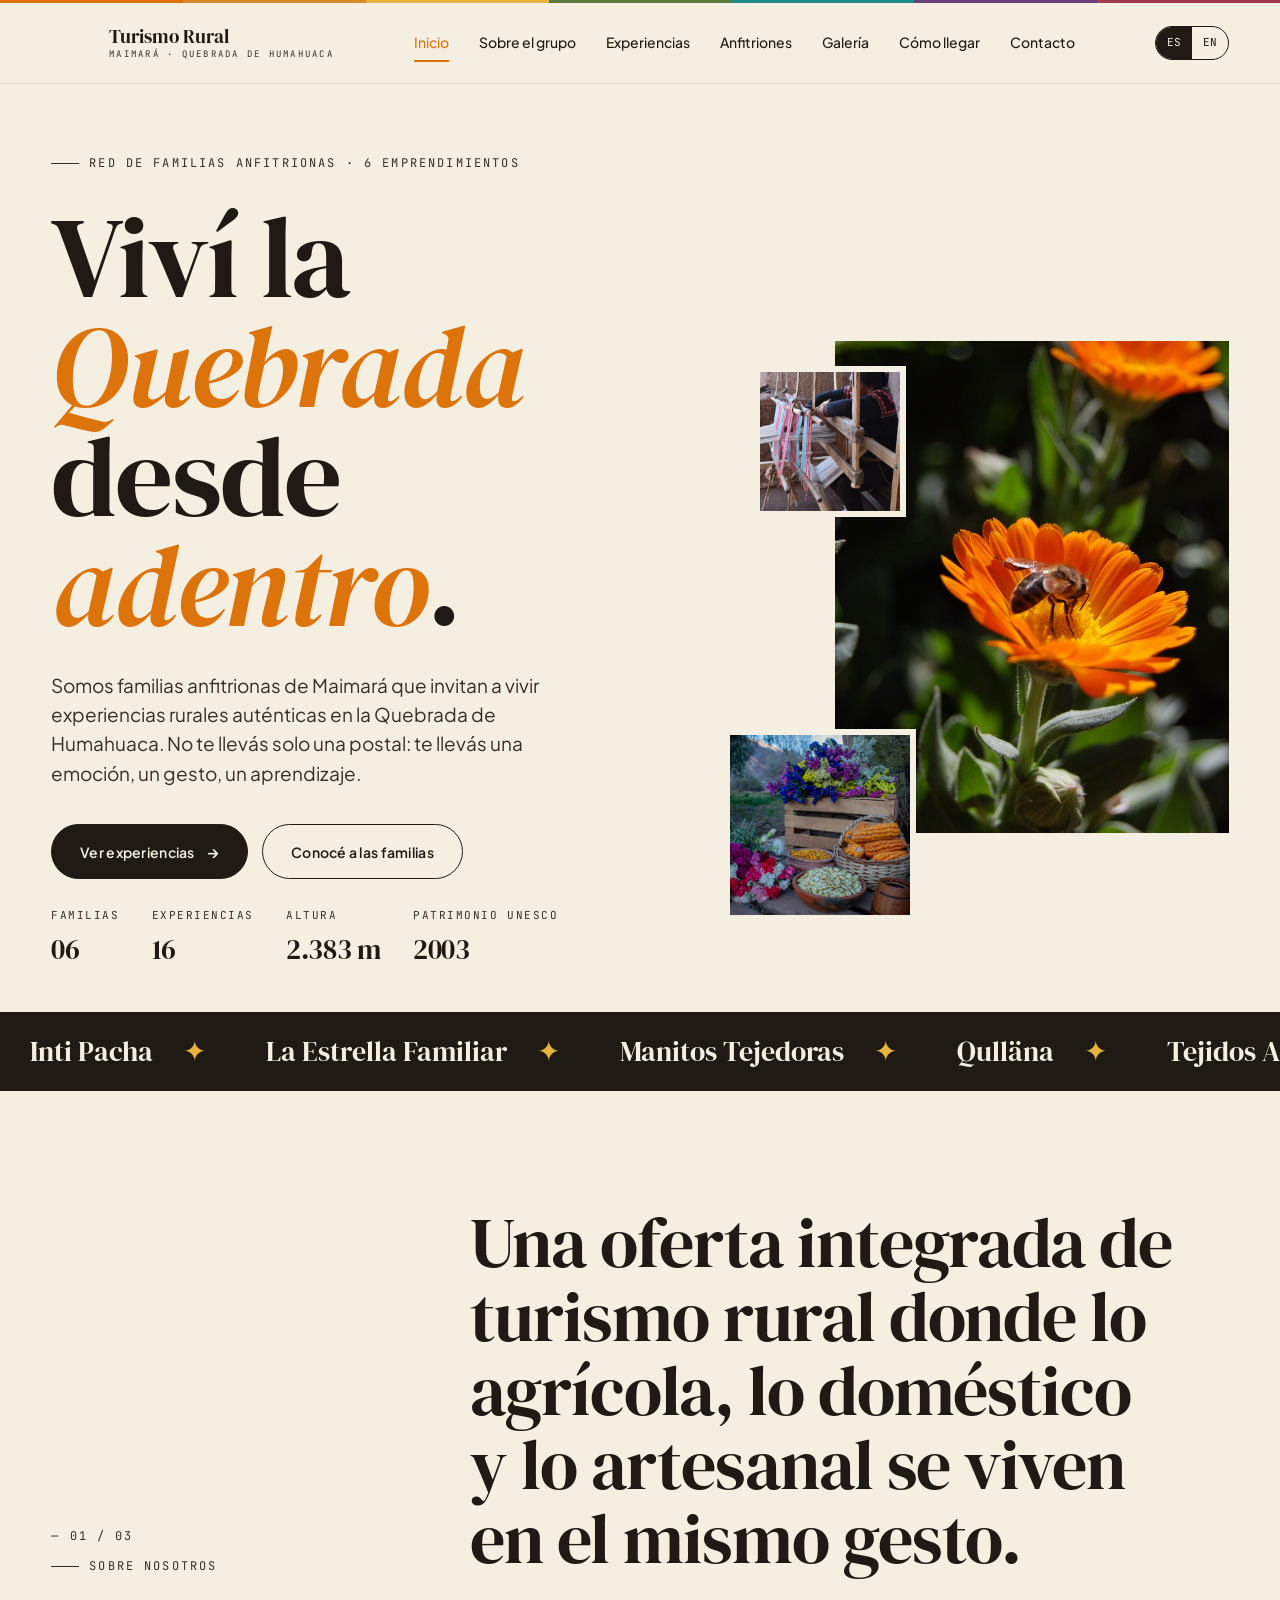
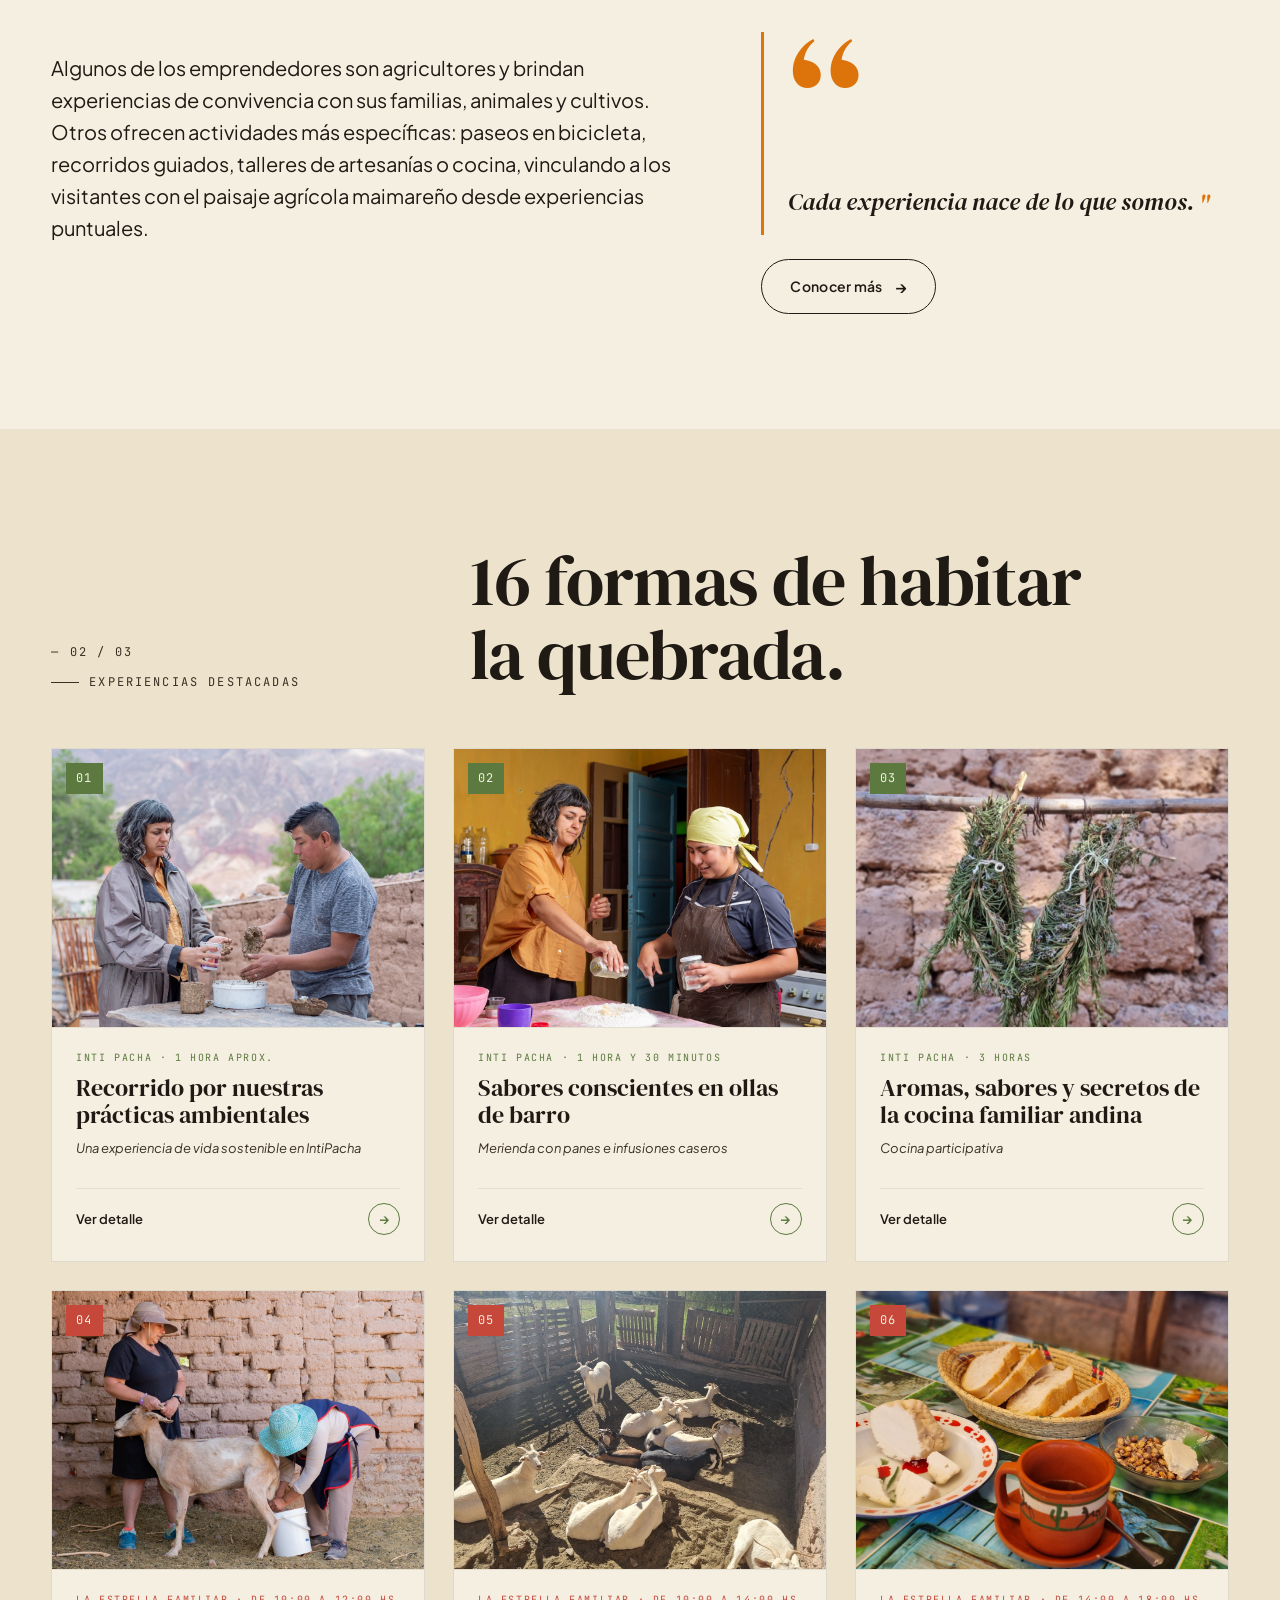
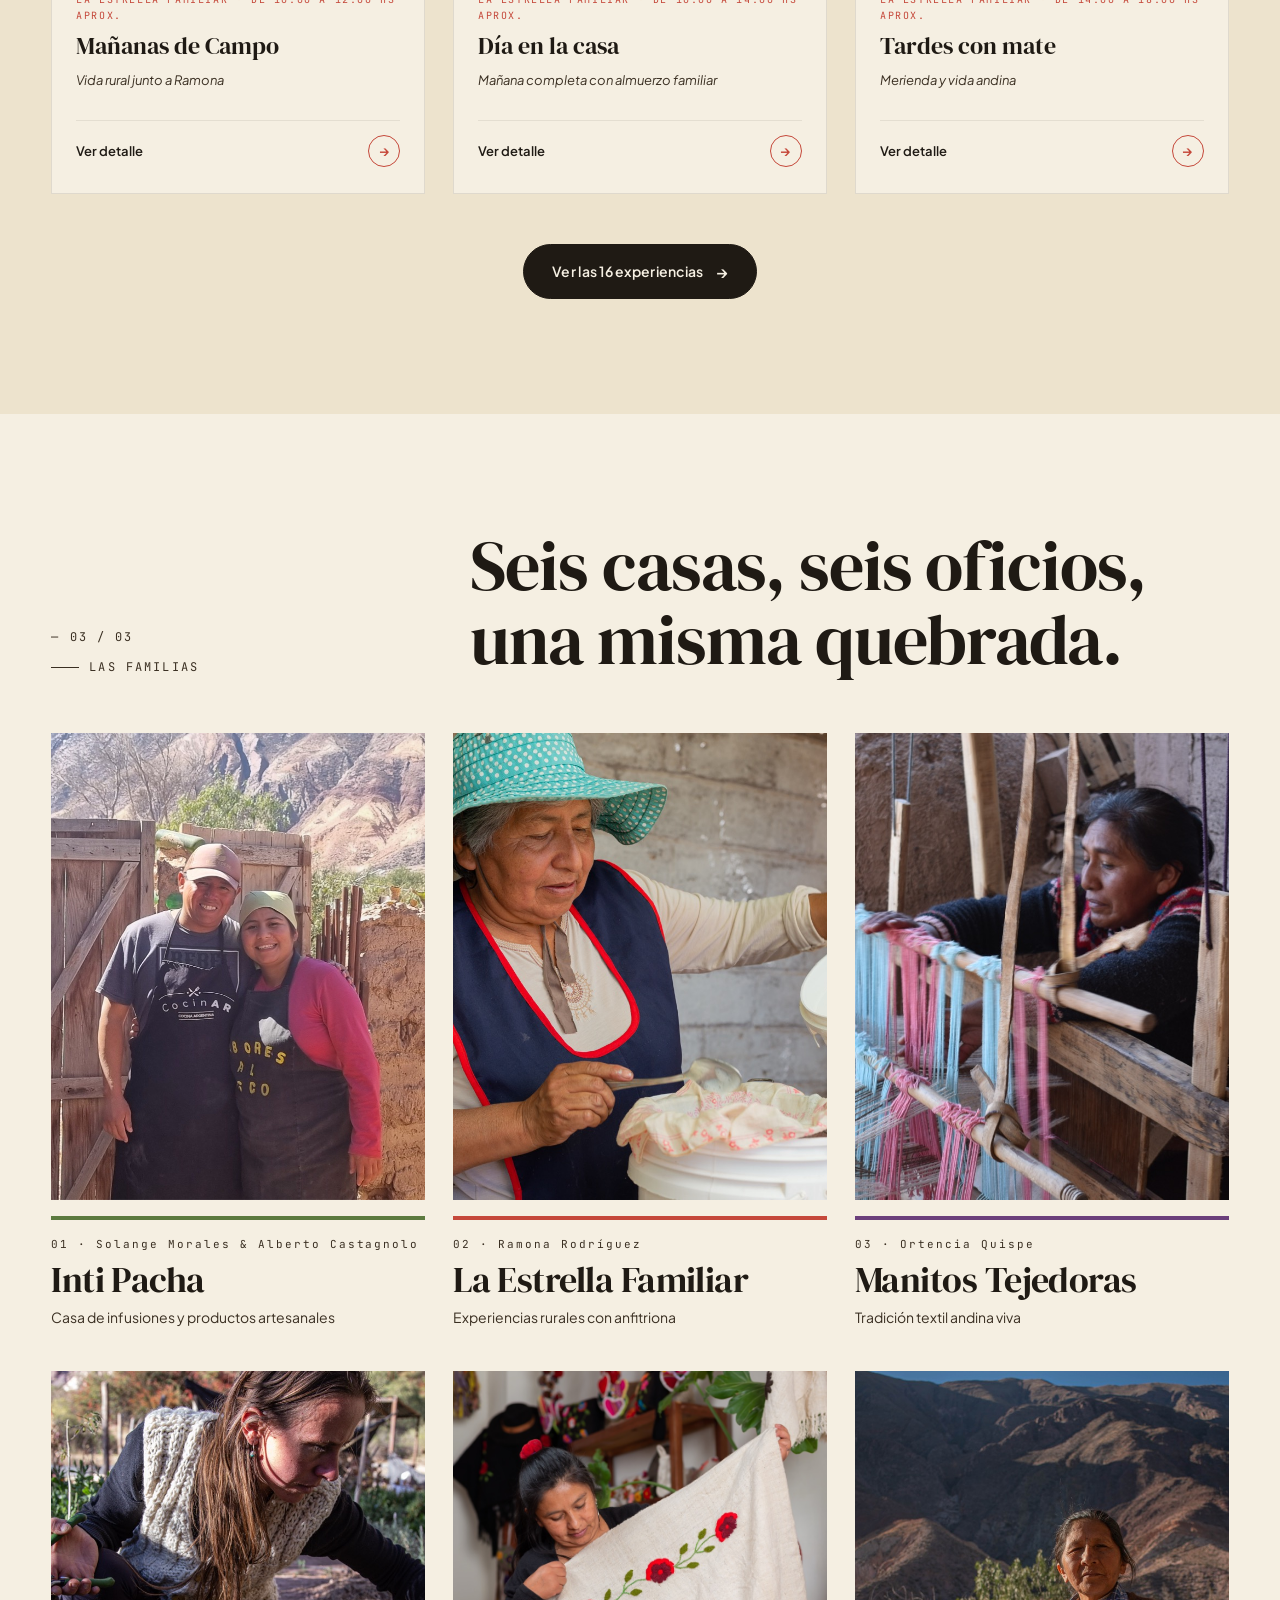
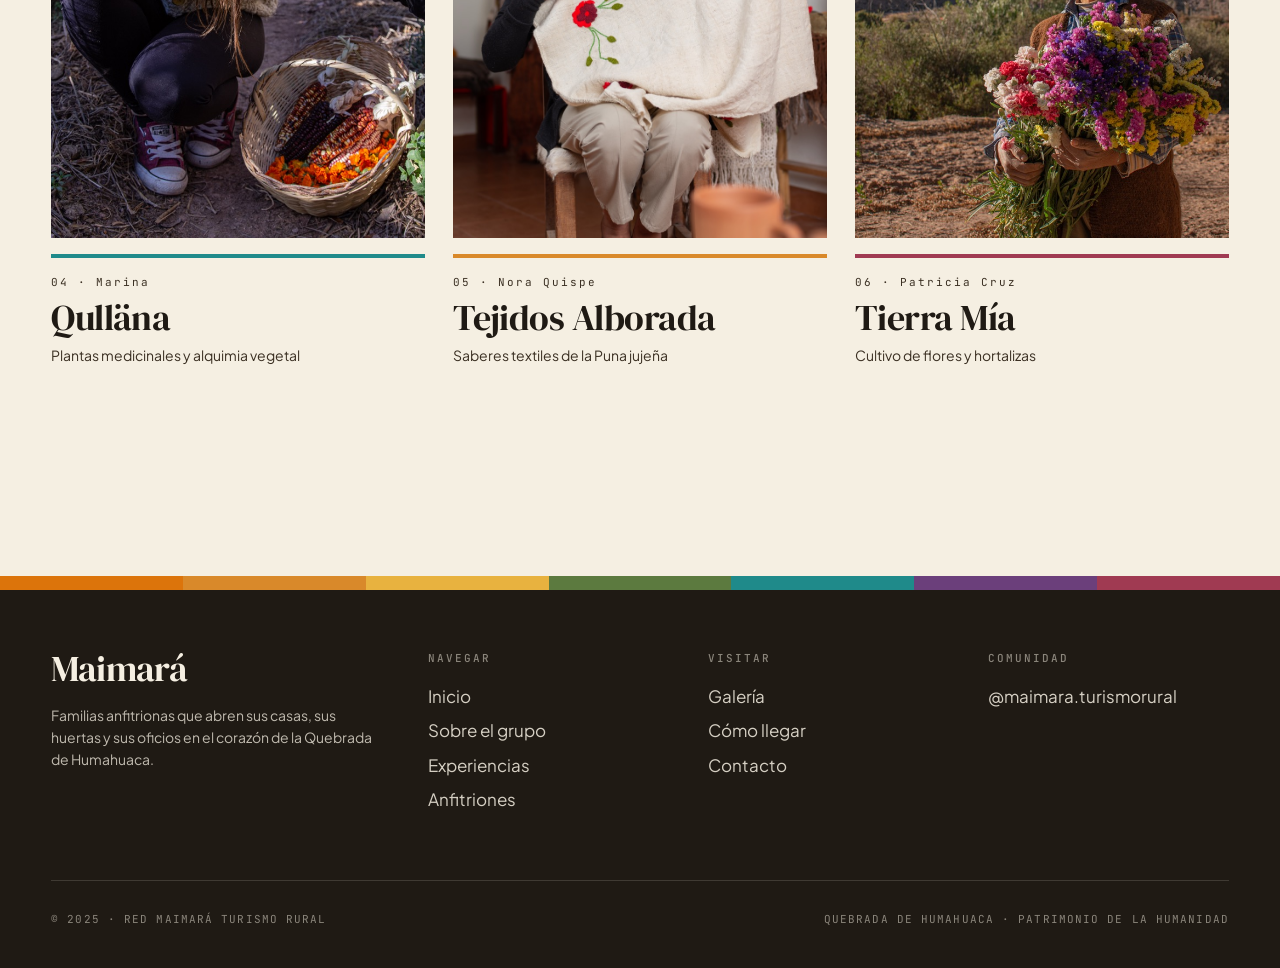
==== index.html @ 95a35513 "seo: rename to index.html and enrich <head> with meta tags, OG, hreflang Co-Authored-By: Claude Sonn" ====
<!DOCTYPE html>
<html lang="es">
<head>
<meta charset="UTF-8">
<meta name="viewport" content="width=device-width, initial-scale=1.0">

<!-- SEO básico -->
<title>Turismo Rural Maimará · Experiencias en la Quebrada de Humahuaca</title>
<meta name="description" content="Familias de Maimará, Jujuy, con experiencias rurales auténticas: cocina andina, tejidos ancestrales, plantas medicinales y vida de campo en la Quebrada de Humahuaca.">
<link rel="canonical" href="https://turismoruralmaimara.com.ar/"> <!-- nosemgrep -->

<!-- Open Graph -->
<meta property="og:type" content="website">
<meta property="og:site_name" content="Turismo Rural Maimará">
<meta property="og:title" content="Turismo Rural Maimará · Quebrada de Humahuaca">
<meta property="og:description" content="Viví la Quebrada desde adentro. 6 emprendimientos familiares con experiencias rurales auténticas en Maimará, Jujuy.">
<meta property="og:url" content="https://turismoruralmaimara.com.ar/">
<meta property="og:image" content="https://turismoruralmaimara.com.ar/images/maices.jpeg">
<meta property="og:locale" content="es_AR">
<meta property="og:locale:alternate" content="en_US">

<!-- Twitter Card -->
<meta name="twitter:card" content="summary_large_image">
<meta name="twitter:title" content="Turismo Rural Maimará · Quebrada de Humahuaca">
<meta name="twitter:description" content="Viví la Quebrada desde adentro. 6 emprendimientos familiares con experiencias rurales auténticas en Maimará, Jujuy.">
<meta name="twitter:image" content="https://turismoruralmaimara.com.ar/images/maices.jpeg">

<!-- hreflang ES/EN -->
<link rel="alternate" hreflang="es-AR" href="https://turismoruralmaimara.com.ar/"> <!-- nosemgrep -->
<link rel="alternate" hreflang="en" href="https://turismoruralmaimara.com.ar/?lang=en"> <!-- nosemgrep -->
<link rel="alternate" hreflang="x-default" href="https://turismoruralmaimara.com.ar/"> <!-- nosemgrep -->

<!-- Favicon -->
<link rel="icon" type="image/svg+xml" href="/favicon.svg">
<link rel="icon" type="image/x-icon" href="/favicon.ico">
<link rel="apple-touch-icon" sizes="180x180" href="/favicon.svg">
<link rel="manifest" href="/site.webmanifest">
<meta name="theme-color" content="#C5483A">

<!-- Performance -->
<link rel="dns-prefetch" href="//fonts.googleapis.com">
<link rel="dns-prefetch" href="//fonts.gstatic.com">
<link rel="preconnect" href="https://fonts.googleapis.com">
<link rel="preconnect" href="https://fonts.gstatic.com" crossorigin>
<link rel="preload" as="script" href="data.js">

<!-- Fuentes -->
<link href="https://fonts.googleapis.com/css2?family=DM+Serif+Display:ital@0;1&family=Plus+Jakarta+Sans:wght@400;500;600;700&family=JetBrains+Mono:wght@400;500&display=swap" rel="stylesheet">

<!-- Estilos -->
<link rel="stylesheet" href="styles.css">

<!-- SEO: Datos estructurados JSON-LD -->
<script src="js/seo.js"></script>
</head>
<body>
<div id="app"></div>

<script src="data.js"></script>
<script src="js/app.js"></script>
<script src="js/components.js"></script>
<script src="js/page-home.js"></script>
<script src="js/page-about.js"></script>
<script src="js/page-experiences.js"></script>
<script src="js/page-hosts.js"></script>
<script src="js/page-other.js"></script>
</body>
</html>
---- styles.css ----
/* === TURISMO RURAL MAIMARÁ — Sistema visual === */

:root {
  /* Paleta andina vibrante - Cerro de los Siete Colores */
  --c-terracota: #dc740b;
  --c-ocre: #D9892A;
  --c-cardon: #5C7A3F;
  --c-turquesa: #1F8A8A;
  --c-violeta: #6B3F7B;
  --c-arcilla: #E8DDC8;
  --c-papel: #F5EFE2;
  --c-papel-2: #EDE3CD;
  --c-tinta: #1F1A14;
  --c-tinta-soft: #3A2F22;
  --c-rosa-puna: #A03A52;
  --c-amarillo: #E8B23F;

  --font-display: "DM Serif Display", "Cormorant Garamond", Georgia, serif;
  --font-body: "Plus Jakarta Sans", -apple-system, BlinkMacSystemFont, "Segoe UI", sans-serif;
  --font-mono: "JetBrains Mono", ui-monospace, "SF Mono", Menlo, monospace;

  --maxw: 1340px;
  --gutter: clamp(20px, 4vw, 56px);
}

* { box-sizing: border-box; }
html, body { margin: 0; padding: 0; }
body {
  font-family: var(--font-body);
  background: var(--c-papel);
  color: var(--c-tinta);
  font-size: 17px;
  line-height: 1.55;
  -webkit-font-smoothing: antialiased;
  text-rendering: optimizeLegibility;
}

a { color: inherit; text-decoration: none; }
img { max-width: 100%; display: block; }

.container {
  max-width: var(--maxw);
  margin: 0 auto;
  padding: 0 var(--gutter);
}

/* ===== Tipografía ===== */
.serif { font-family: var(--font-display); font-weight: 400; letter-spacing: -0.01em; }
.mono { font-family: var(--font-mono); }
.uppercase { text-transform: uppercase; letter-spacing: 0.14em; }

h1, h2, h3 { font-family: var(--font-display); font-weight: 400; letter-spacing: -0.015em; line-height: 1.05; margin: 0; text-wrap: balance; }
h1 { font-size: clamp(48px, 8vw, 116px); }
h2 { font-size: clamp(36px, 5.5vw, 72px); }
h3 { font-size: clamp(24px, 3vw, 36px); }

.eyebrow {
  font-family: var(--font-mono);
  font-size: 12px;
  text-transform: uppercase;
  letter-spacing: 0.18em;
  color: var(--c-tinta-soft);
  display: inline-flex;
  align-items: center;
  gap: 10px;
}
.eyebrow::before {
  content: "";
  display: inline-block;
  width: 28px; height: 1px;
  background: currentColor;
}

/* ===== Aguayo - barras de color andinas ===== */
.aguayo {
  display: flex;
  height: 6px;
  width: 100%;
}
.aguayo span { flex: 1; }
.aguayo span:nth-child(1) { background: var(--c-terracota); }
.aguayo span:nth-child(2) { background: var(--c-ocre); }
.aguayo span:nth-child(3) { background: var(--c-amarillo); }
.aguayo span:nth-child(4) { background: var(--c-cardon); }
.aguayo span:nth-child(5) { background: var(--c-turquesa); }
.aguayo span:nth-child(6) { background: var(--c-violeta); }
.aguayo span:nth-child(7) { background: var(--c-rosa-puna); }

.aguayo-thin { height: 3px; }
.aguayo-thick { height: 14px; }

/* ===== Header / nav ===== */
.site-header {
  position: sticky;
  top: 0;
  z-index: 100;
  background: var(--c-papel);
  border-bottom: 1px solid rgba(31, 26, 20, 0.08);
  backdrop-filter: blur(8px);
  background: rgba(245, 239, 226, 0.92);
}
.nav-inner {
  display: flex;
  align-items: center;
  justify-content: space-between;
  padding: 18px var(--gutter);
  max-width: var(--maxw);
  margin: 0 auto;
  gap: 24px;
}
.logo {
  display: flex;
  align-items: center;
  gap: 14px;
  cursor: pointer;
}
.logo-mark {
  width: 44px; height: 44px;
  position: relative;
  flex-shrink: 0;
}
.logo-text {
  font-family: var(--font-display);
  font-size: 19px;
  line-height: 1;
}
.logo-text small {
  display: block;
  font-family: var(--font-mono);
  font-size: 9px;
  letter-spacing: 0.25em;
  text-transform: uppercase;
  margin-top: 4px;
  color: var(--c-tinta-soft);
}

.nav-links {
  display: flex;
  gap: 30px;
  align-items: center;
  font-size: 14px;
  font-weight: 500;
}
.nav-links a {
  position: relative;
  padding: 6px 0;
  cursor: pointer;
  transition: color 0.2s;
}
.nav-links a.active::after,
.nav-links a:hover::after {
  content: "";
  position: absolute;
  left: 0; right: 0;
  bottom: -2px;
  height: 2px;
  background: var(--c-terracota);
}
.nav-links a.active { color: var(--c-terracota); }

.lang-toggle {
  display: inline-flex;
  border: 1px solid var(--c-tinta);
  border-radius: 999px;
  overflow: hidden;
  font-family: var(--font-mono);
  font-size: 11px;
  letter-spacing: 0.14em;
}
.lang-toggle button {
  background: none;
  border: none;
  padding: 7px 11px;
  cursor: pointer;
  font: inherit;
  color: var(--c-tinta);
  text-transform: uppercase;
}
.lang-toggle button.active {
  background: var(--c-tinta);
  color: var(--c-papel);
}

.menu-btn {
  display: none;
  background: none;
  border: 1px solid var(--c-tinta);
  border-radius: 999px;
  padding: 8px 14px;
  font: inherit;
  cursor: pointer;
  font-size: 13px;
}

@media (max-width: 980px) {
  .nav-links { display: none; }
  .nav-links.open {
    display: flex;
    position: absolute;
    top: 100%; left: 0; right: 0;
    background: var(--c-papel);
    flex-direction: column;
    padding: 20px var(--gutter);
    border-bottom: 1px solid rgba(31, 26, 20, 0.08);
    gap: 18px;
  }
  .menu-btn { display: inline-block; }
}

/* ===== Buttons ===== */
.btn {
  display: inline-flex;
  align-items: center;
  gap: 12px;
  padding: 16px 28px;
  border-radius: 999px;
  border: 1px solid var(--c-tinta);
  background: var(--c-tinta);
  color: var(--c-papel);
  font-family: var(--font-body);
  font-weight: 600;
  font-size: 14px;
  letter-spacing: 0.02em;
  cursor: pointer;
  transition: transform 0.2s, background 0.2s;
}
.btn:hover { transform: translateY(-2px); background: var(--c-terracota); border-color: var(--c-terracota); }
.btn-ghost { background: transparent; color: var(--c-tinta); }
.btn-ghost:hover { background: var(--c-tinta); color: var(--c-papel); }

.btn-arrow::after {
  content: "→";
  font-size: 16px;
  transition: transform 0.2s;
}
.btn-arrow:hover::after { transform: translateX(4px); }

/* ===== Placeholders de imagen ===== */
.placeholder {
  position: relative;
  background: var(--c-papel-2);
  overflow: hidden;
  display: flex;
  align-items: flex-end;
  justify-content: flex-start;
}
.placeholder::before {
  content: "";
  position: absolute;
  inset: 0;
  background-image: repeating-linear-gradient(
    135deg,
    transparent 0,
    transparent 11px,
    rgba(31, 26, 20, 0.05) 11px,
    rgba(31, 26, 20, 0.05) 12px
  );
}
.placeholder-label {
  position: relative;
  font-family: var(--font-mono);
  font-size: 11px;
  letter-spacing: 0.1em;
  text-transform: uppercase;
  color: var(--c-tinta);
  background: var(--c-papel);
  padding: 6px 10px;
  margin: 14px;
  border: 1px solid var(--c-tinta);
}
.placeholder.tone-terracota { background: rgba(197, 72, 58, 0.18); }
.placeholder.tone-cardon { background: rgba(92, 122, 63, 0.18); }
.placeholder.tone-ocre { background: rgba(217, 137, 42, 0.20); }
.placeholder.tone-turquesa { background: rgba(31, 138, 138, 0.18); }
.placeholder.tone-violeta { background: rgba(107, 63, 123, 0.18); }
.placeholder.tone-rosa { background: rgba(160, 58, 82, 0.18); }

/* ===== Reveal animations ===== */
.reveal {
  opacity: 0;
  transform: translateY(28px);
  transition: opacity 0.9s cubic-bezier(0.2, 0.8, 0.2, 1), transform 0.9s cubic-bezier(0.2, 0.8, 0.2, 1);
}
.reveal.in {
  opacity: 1;
  transform: translateY(0);
}
/* Para elementos de dimensión fija (gallery tiles, placeholders):
   solo fade, sin translateY que rompe el layout del grid */
.reveal-fade {
  opacity: 0;
  transition: opacity 0.7s cubic-bezier(0.2, 0.8, 0.2, 1);
}
.reveal-fade.in { opacity: 1; }

.reveal-clip {
  clip-path: inset(0 100% 0 0);
  transition: clip-path 1.1s cubic-bezier(0.7, 0, 0.2, 1);
}
.reveal-clip.in { clip-path: inset(0 0 0 0); }

/* ===== Hero ===== */
.hero {
  padding: 60px 0 40px;
  position: relative;
  overflow: hidden;
}
.hero-grid {
  display: grid;
  grid-template-columns: 1.1fr 0.9fr;
  gap: 56px;
  align-items: end;
}
@media (max-width: 900px) { .hero-grid { grid-template-columns: 1fr; gap: 32px; } }
.hero-title {
  font-size: clamp(56px, 9vw, 140px);
  line-height: 0.95;
}
.hero-title em {
  font-style: italic;
  color: var(--c-terracota);
}
.hero-meta {
  display: flex;
  gap: 32px;
  margin-top: 28px;
  flex-wrap: wrap;
  font-family: var(--font-mono);
  font-size: 11px;
  letter-spacing: 0.14em;
  text-transform: uppercase;
  color: var(--c-tinta-soft);
}
.hero-meta span strong {
  display: block;
  font-family: var(--font-display);
  font-size: 28px;
  color: var(--c-tinta);
  letter-spacing: -0.01em;
  text-transform: none;
  margin-top: 4px;
  font-weight: 400;
}

.hero-image {
  aspect-ratio: 4/5;
  border-radius: 4px;
  overflow: hidden;
}

/* Hero collage (3 imágenes superpuestas en hero) */
.hero-collage {
  position: relative;
  aspect-ratio: 4/5;
}
.hero-collage .hc-main {
  width: 78%;
  margin-left: auto;
  aspect-ratio: 4/5 !important;
}
.hero-collage .hc-sm1 {
  position: absolute;
  bottom: 8%;
  left: 0;
  width: 38%;
  aspect-ratio: 1/1 !important;
  border: 6px solid var(--c-papel);
}
.hero-collage .hc-sm2 {
  position: absolute;
  top: 4%;
  left: 6%;
  width: 30%;
  aspect-ratio: 1/1 !important;
  border: 6px solid var(--c-papel);
}
@media (max-width: 700px) {
  .hero-collage .hc-sm1 { width: 42%; }
  .hero-collage .hc-sm2 { width: 34%; }
}

/* ===== Section ===== */
.section {
  padding: clamp(64px, 9vw, 140px) 0;
}
.section-header {
  display: grid;
  grid-template-columns: 1fr 2fr;
  gap: 40px;
  margin-bottom: 56px;
  align-items: end;
}
@media (max-width: 800px) {
  .section-header { grid-template-columns: 1fr; }
}

.section-num {
  font-family: var(--font-mono);
  font-size: 12px;
  letter-spacing: 0.18em;
  color: var(--c-tinta-soft);
}

/* ===== Cards ===== */
.exp-card {
  display: flex;
  flex-direction: column;
  gap: 18px;
  padding: 24px 0;
  border-top: 1px solid rgba(31, 26, 20, 0.15);
  cursor: pointer;
  transition: padding 0.3s;
}
.exp-card:hover { padding-left: 18px; }
.exp-card-row {
  display: grid;
  grid-template-columns: 60px 2fr 1.5fr 100px 60px;
  gap: 20px;
  align-items: center;
}
@media (max-width: 900px) {
  .exp-card-row {
    grid-template-columns: 50px 1fr 60px;
  }
  .exp-card-row .col-host,
  .exp-card-row .col-dur { display: none; }
}
.exp-card-num {
  font-family: var(--font-mono);
  font-size: 12px;
  color: var(--c-tinta-soft);
}
.exp-card-title {
  font-family: var(--font-display);
  font-size: clamp(22px, 2.5vw, 30px);
  line-height: 1.1;
}
.exp-card-sub {
  font-size: 13px;
  color: var(--c-tinta-soft);
  margin-top: 4px;
}
.exp-card-host {
  font-family: var(--font-mono);
  font-size: 11px;
  text-transform: uppercase;
  letter-spacing: 0.12em;
}
.exp-card-dur {
  font-family: var(--font-mono);
  font-size: 12px;
}
.exp-card-arrow {
  width: 36px; height: 36px;
  border-radius: 999px;
  border: 1px solid var(--c-tinta);
  display: flex;
  align-items: center;
  justify-content: center;
  font-size: 14px;
  transition: background 0.2s, color 0.2s, transform 0.2s;
  justify-self: end;
}
.exp-card:hover .exp-card-arrow {
  background: var(--c-tinta);
  color: var(--c-papel);
  transform: rotate(-45deg);
}

/* ===== Exp grid (cards con imagen) ===== */
.exp-grid {
  display: grid;
  grid-template-columns: repeat(3, 1fr);
  gap: 28px;
}
@media (max-width: 1000px) { .exp-grid { grid-template-columns: repeat(2, 1fr); } }
@media (max-width: 640px) { .exp-grid { grid-template-columns: 1fr; } }
.exp-card-v {
  background: var(--c-papel);
  border: 1px solid rgba(31,26,20,0.1);
  cursor: pointer;
  transition: transform 0.3s, box-shadow 0.3s;
  display: flex;
  flex-direction: column;
}
.exp-card-v:hover { transform: translateY(-4px); box-shadow: 0 18px 40px rgba(31,26,20,0.12); }
.exp-card-img {
  aspect-ratio: 4/3;
  position: relative;
  border-bottom: 1px solid rgba(31,26,20,0.08);
}
.exp-card-num-tag {
  position: absolute;
  top: 14px; left: 14px;
  background: var(--c-tinta);
  color: var(--c-papel);
  font-family: var(--font-mono);
  font-size: 12px;
  letter-spacing: 0.1em;
  padding: 6px 10px;
}
.exp-card-body { padding: 22px 24px 26px; display: flex; flex-direction: column; gap: 6px; flex: 1; }
.exp-card-host-tag {
  font-family: var(--font-mono);
  font-size: 10px;
  letter-spacing: 0.16em;
  text-transform: uppercase;
  margin-bottom: 4px;
}
.exp-card-v .exp-card-title {
  font-family: var(--font-display);
  font-size: 24px;
  line-height: 1.1;
}
.exp-card-v .exp-card-sub {
  font-size: 13px;
  color: var(--c-tinta-soft);
  margin-bottom: 10px;
  font-style: italic;
}
.exp-card-meta {
  display: flex;
  gap: 14px;
  font-family: var(--font-mono);
  font-size: 11px;
  letter-spacing: 0.06em;
  color: var(--c-tinta-soft);
  margin-top: auto;
  padding-top: 14px;
}
.exp-card-cta {
  display: flex;
  align-items: center;
  justify-content: space-between;
  margin-top: 14px;
  padding-top: 14px;
  border-top: 1px solid rgba(31,26,20,0.08);
  font-size: 13px;
  font-weight: 600;
}
.exp-card-cta .exp-card-arrow {
  width: 32px; height: 32px;
  border-radius: 999px;
  border: 1px solid;
  display: flex; align-items: center; justify-content: center;
  transition: transform 0.2s;
}
.exp-card-v:hover .exp-card-cta .exp-card-arrow { transform: translateX(4px); }

/* Home host card */
.home-host-card { cursor: pointer; transition: transform 0.3s; }
.home-host-card:hover { transform: translateY(-4px); }

/* ===== Filters ===== */
.filters {
  display: flex;
  gap: 10px;
  flex-wrap: wrap;
  margin-bottom: 40px;
}
.filter-pill {
  font-family: var(--font-mono);
  font-size: 11px;
  letter-spacing: 0.12em;
  text-transform: uppercase;
  padding: 9px 18px;
  border-radius: 999px;
  border: 1px solid rgba(31, 26, 20, 0.25);
  background: transparent;
  cursor: pointer;
  transition: all 0.2s;
  color: var(--c-tinta);
}
.filter-pill:hover { border-color: var(--c-tinta); }
.filter-pill.active {
  background: var(--c-tinta);
  color: var(--c-papel);
  border-color: var(--c-tinta);
}

/* ===== Footer ===== */
.site-footer {
  background: var(--c-tinta);
  color: var(--c-papel);
  padding: 0 0 40px;
  margin-top: 80px;
}
.site-footer h3 { color: var(--c-papel); }
.footer-grid {
  display: grid;
  grid-template-columns: 1.4fr 1fr 1fr 1fr;
  gap: 40px;
  margin-bottom: 60px;
}
@media (max-width: 800px) { .footer-grid { grid-template-columns: 1fr 1fr; gap: 32px; } }
.footer-col h4 {
  font-family: var(--font-mono);
  font-size: 11px;
  letter-spacing: 0.18em;
  text-transform: uppercase;
  margin: 0 0 16px;
  color: rgba(245, 239, 226, 0.5);
  font-weight: 500;
}
.footer-col a { display: block; margin: 8px 0; opacity: 0.85; transition: opacity 0.2s; }
.footer-col a:hover { opacity: 1; color: var(--c-amarillo); }
.footer-bottom {
  border-top: 1px solid rgba(245, 239, 226, 0.15);
  padding-top: 30px;
  display: flex;
  justify-content: space-between;
  font-family: var(--font-mono);
  font-size: 11px;
  letter-spacing: 0.1em;
  text-transform: uppercase;
  color: rgba(245, 239, 226, 0.5);
  flex-wrap: wrap;
  gap: 16px;
}

/* ===== Forms ===== */
.form-grid {
  display: grid;
  grid-template-columns: 1fr 1fr;
  gap: 22px;
}
@media (max-width: 700px) { .form-grid { grid-template-columns: 1fr; } }
.field { display: flex; flex-direction: column; gap: 8px; }
.field label {
  font-family: var(--font-mono);
  font-size: 11px;
  letter-spacing: 0.14em;
  text-transform: uppercase;
  color: var(--c-tinta-soft);
}
.field input, .field textarea, .field select {
  font: inherit;
  padding: 14px 16px;
  border: 1px solid rgba(31, 26, 20, 0.2);
  background: var(--c-papel-2);
  border-radius: 4px;
  color: var(--c-tinta);
  outline: none;
  transition: border-color 0.2s;
}
.field input:focus, .field textarea:focus, .field select:focus {
  border-color: var(--c-terracota);
}
.field textarea { min-height: 140px; resize: vertical; }
.span-2 { grid-column: span 2; }
@media (max-width: 700px) { .span-2 { grid-column: span 1; } }

/* ===== Misc ===== */
.divider-thick {
  height: 14px;
  display: flex;
  width: 100%;
}
.kbd {
  display: inline-block;
  padding: 2px 8px;
  font-family: var(--font-mono);
  font-size: 11px;
  border: 1px solid var(--c-tinta);
  border-radius: 4px;
}

/* page transition */
.page-content {
  animation: pageIn 0.5s cubic-bezier(0.2, 0.8, 0.2, 1);
}
@keyframes pageIn {
  from { opacity: 0; transform: translateY(16px); }
  to { opacity: 1; transform: translateY(0); }
}

/* Modal */
.modal-backdrop {
  position: fixed;
  inset: 0;
  background: rgba(31, 26, 20, 0.7);
  z-index: 200;
  display: flex;
  align-items: center;
  justify-content: center;
  padding: 24px;
  animation: fadeIn 0.3s;
}
@keyframes fadeIn { from { opacity: 0; } to { opacity: 1; } }
.modal {
  background: var(--c-papel);
  max-width: 880px;
  width: 100%;
  max-height: 92vh;
  overflow-y: auto;
  position: relative;
  animation: modalIn 0.4s cubic-bezier(0.2, 0.8, 0.2, 1);
}
@keyframes modalIn {
  from { opacity: 0; transform: scale(0.96) translateY(20px); }
  to { opacity: 1; transform: scale(1) translateY(0); }
}
.modal-close {
  position: absolute;
  top: 20px; right: 20px;
  width: 40px; height: 40px;
  border-radius: 999px;
  border: 1px solid var(--c-tinta);
  background: var(--c-papel);
  cursor: pointer;
  font-size: 18px;
  z-index: 2;
}
.modal-wide { max-width: 1040px; }
.modal-meta-grid {
  display: grid;
  grid-template-columns: repeat(4, 1fr);
  gap: 0;
  margin-bottom: 36px;
  border-top: 1px solid rgba(31,26,20,0.15);
  border-bottom: 1px solid rgba(31,26,20,0.15);
}
@media (max-width: 700px) { .modal-meta-grid { grid-template-columns: repeat(2, 1fr); } }
.modal-meta-cell { padding: 22px 18px; border-right: 1px solid rgba(31,26,20,0.1); }
.modal-meta-cell:last-child { border-right: none; }
@media (max-width: 700px) { .modal-meta-cell:nth-child(2n) { border-right: none; } }
.modal-meta-label {
  font-family: var(--font-mono); font-size: 10px;
  letter-spacing: 0.16em; text-transform: uppercase;
  color: var(--c-tinta-soft); margin-bottom: 8px;
}
.modal-meta-value { font-family: var(--font-display); font-size: 20px; line-height: 1.2; }
.modal-section { margin-bottom: 40px; }
.modal-paragraph { font-size: 16px; line-height: 1.7; margin-bottom: 16px; color: var(--c-tinta); }
.modal-paragraph:last-child { margin-bottom: 0; }
.modal-gallery {
  display: grid;
  grid-template-columns: 1fr 1fr 1fr;
  gap: 12px;
  margin-bottom: 40px;
}
.modal-gallery .placeholder { aspect-ratio: 4/5; }
@media (max-width: 700px) {
  .modal-gallery { grid-template-columns: 1fr 1fr; }
  .modal-gallery .placeholder:first-child { grid-column: span 2; aspect-ratio: 16/10; }
}
.modal-list { list-style: none; padding: 0; margin: 0; }
.modal-list-item {
  padding: 14px 0;
  border-bottom: 1px solid rgba(31,26,20,0.08);
  display: flex; gap: 18px;
  font-size: 15px;
  line-height: 1.55;
}
.modal-list-num { font-family: var(--font-mono); font-size: 12px; padding-top: 2px; flex-shrink: 0; }
.modal-callout {
  border-left: 3px solid var(--c-terracota);
  background: var(--c-papel-2);
  padding: 22px 26px;
  margin-bottom: 40px;
}
.modal-host {
  display: grid;
  grid-template-columns: 180px 1fr;
  gap: 28px;
  margin-bottom: 36px;
  padding-top: 32px;
  border-top: 1px solid rgba(31,26,20,0.15);
  align-items: start;
}
@media (max-width: 600px) { .modal-host { grid-template-columns: 1fr; } }
.modal-actions { display: flex; gap: 14px; flex-wrap: wrap; padding-top: 20px; border-top: 1px solid rgba(31,26,20,0.15); }

/* gallery */
.gallery-grid {
  display: grid;
  grid-template-columns: repeat(12, 1fr);
  gap: 14px;
  grid-auto-rows: 110px;
}
@media (max-width: 800px) { .gallery-grid { grid-template-columns: repeat(6, 1fr); } }
.g-tall { grid-row: span 3; }
.g-wide { grid-column: span 4; grid-row: span 2; }
.g-sq { grid-column: span 3; grid-row: span 2; }
.g-narrow { grid-column: span 2; grid-row: span 2; }
.g-big { grid-column: span 6; grid-row: span 3; }
.g-default { grid-column: span 3; grid-row: span 2; }

/* host card */
.host-card {
  border-top: 14px solid var(--c-tinta);
  padding-top: 24px;
  display: grid;
  grid-template-columns: 1.1fr 1fr;
  gap: 32px;
  margin-bottom: 80px;
}
@media (max-width: 800px) { .host-card { grid-template-columns: 1fr; } }

/* values list */
.values-grid {
  display: grid;
  grid-template-columns: repeat(2, 1fr);
  gap: 0;
  border-top: 1px solid rgba(31, 26, 20, 0.15);
}
@media (max-width: 800px) { .values-grid { grid-template-columns: 1fr; } }
.value {
  padding: 36px 30px;
  border-bottom: 1px solid rgba(31, 26, 20, 0.15);
  border-right: 1px solid rgba(31, 26, 20, 0.15);
}
.value:nth-child(2n) { border-right: none; }
@media (max-width: 800px) { .value { border-right: none; } }
.value-num {
  font-family: var(--font-mono);
  font-size: 12px;
  letter-spacing: 0.14em;
  color: var(--c-tinta-soft);
  margin-bottom: 14px;
}

/* mosaic ticker */
.ticker {
  overflow: hidden;
  white-space: nowrap;
  background: var(--c-tinta);
  color: var(--c-papel);
  padding: 18px 0;
}
.ticker-track {
  display: inline-block;
  animation: tickerScroll 50s linear infinite;
  font-family: var(--font-display);
  font-size: 28px;
}
.ticker-track span { margin: 0 30px; }
.ticker-track span::after {
  content: "✦";
  margin-left: 30px;
  color: var(--c-amarillo);
}
@keyframes tickerScroll {
  from { transform: translateX(0); }
  to { transform: translateX(-50%); }
}

/* big number */
.bignum {
  font-family: var(--font-display);
  font-size: clamp(80px, 14vw, 200px);
  line-height: 0.9;
  color: var(--c-terracota);
}
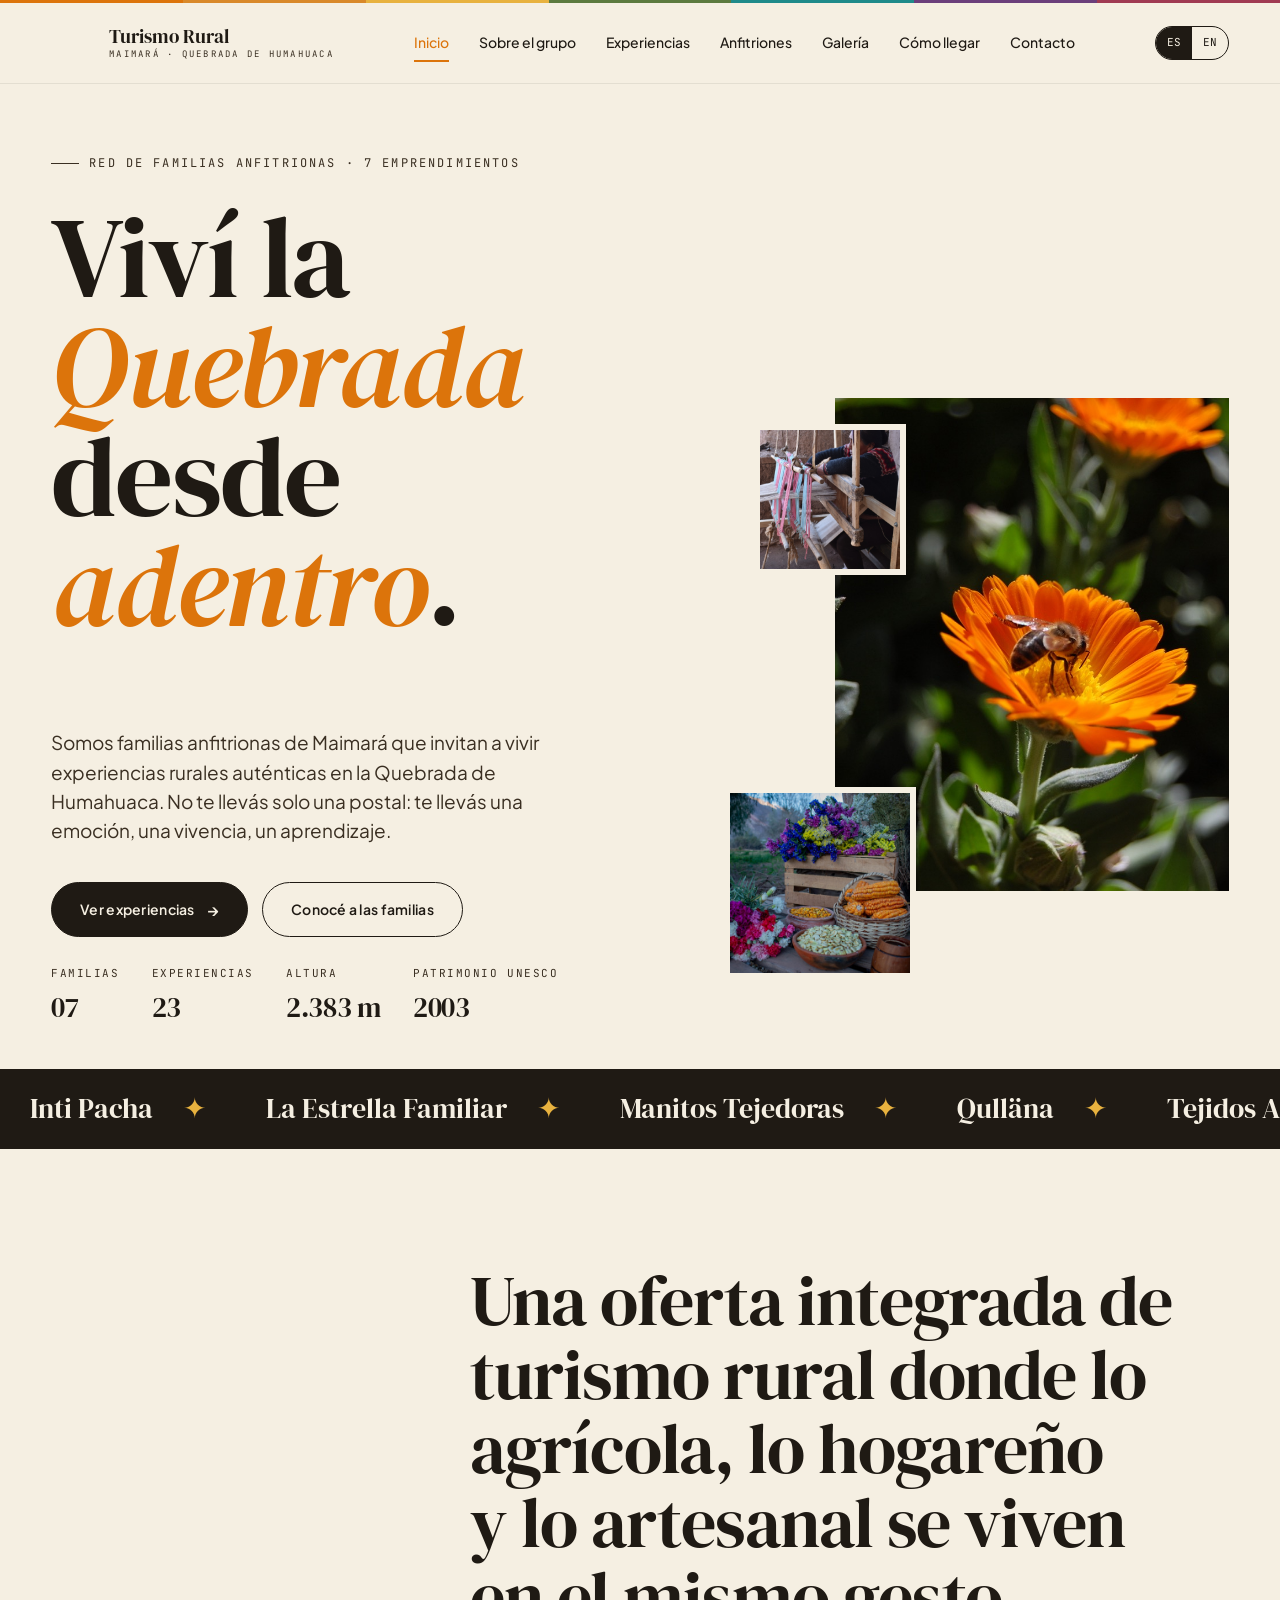
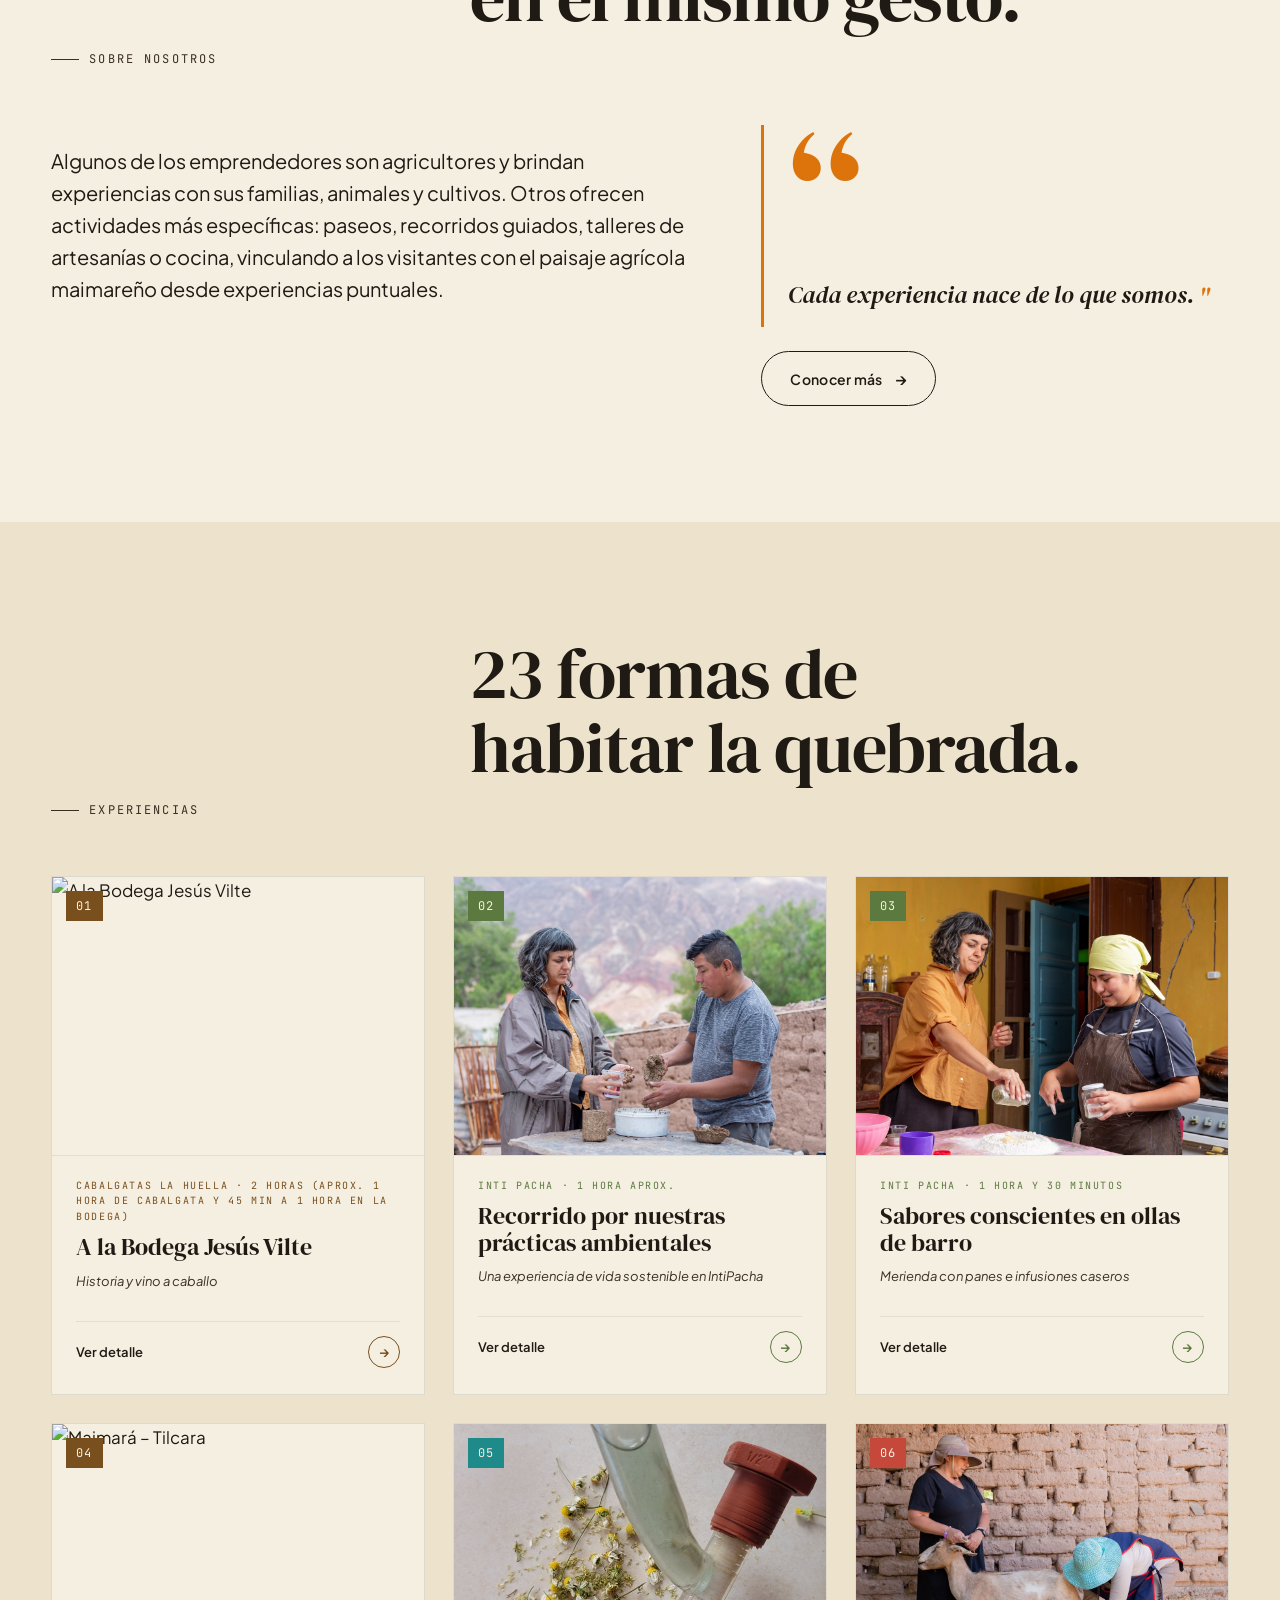
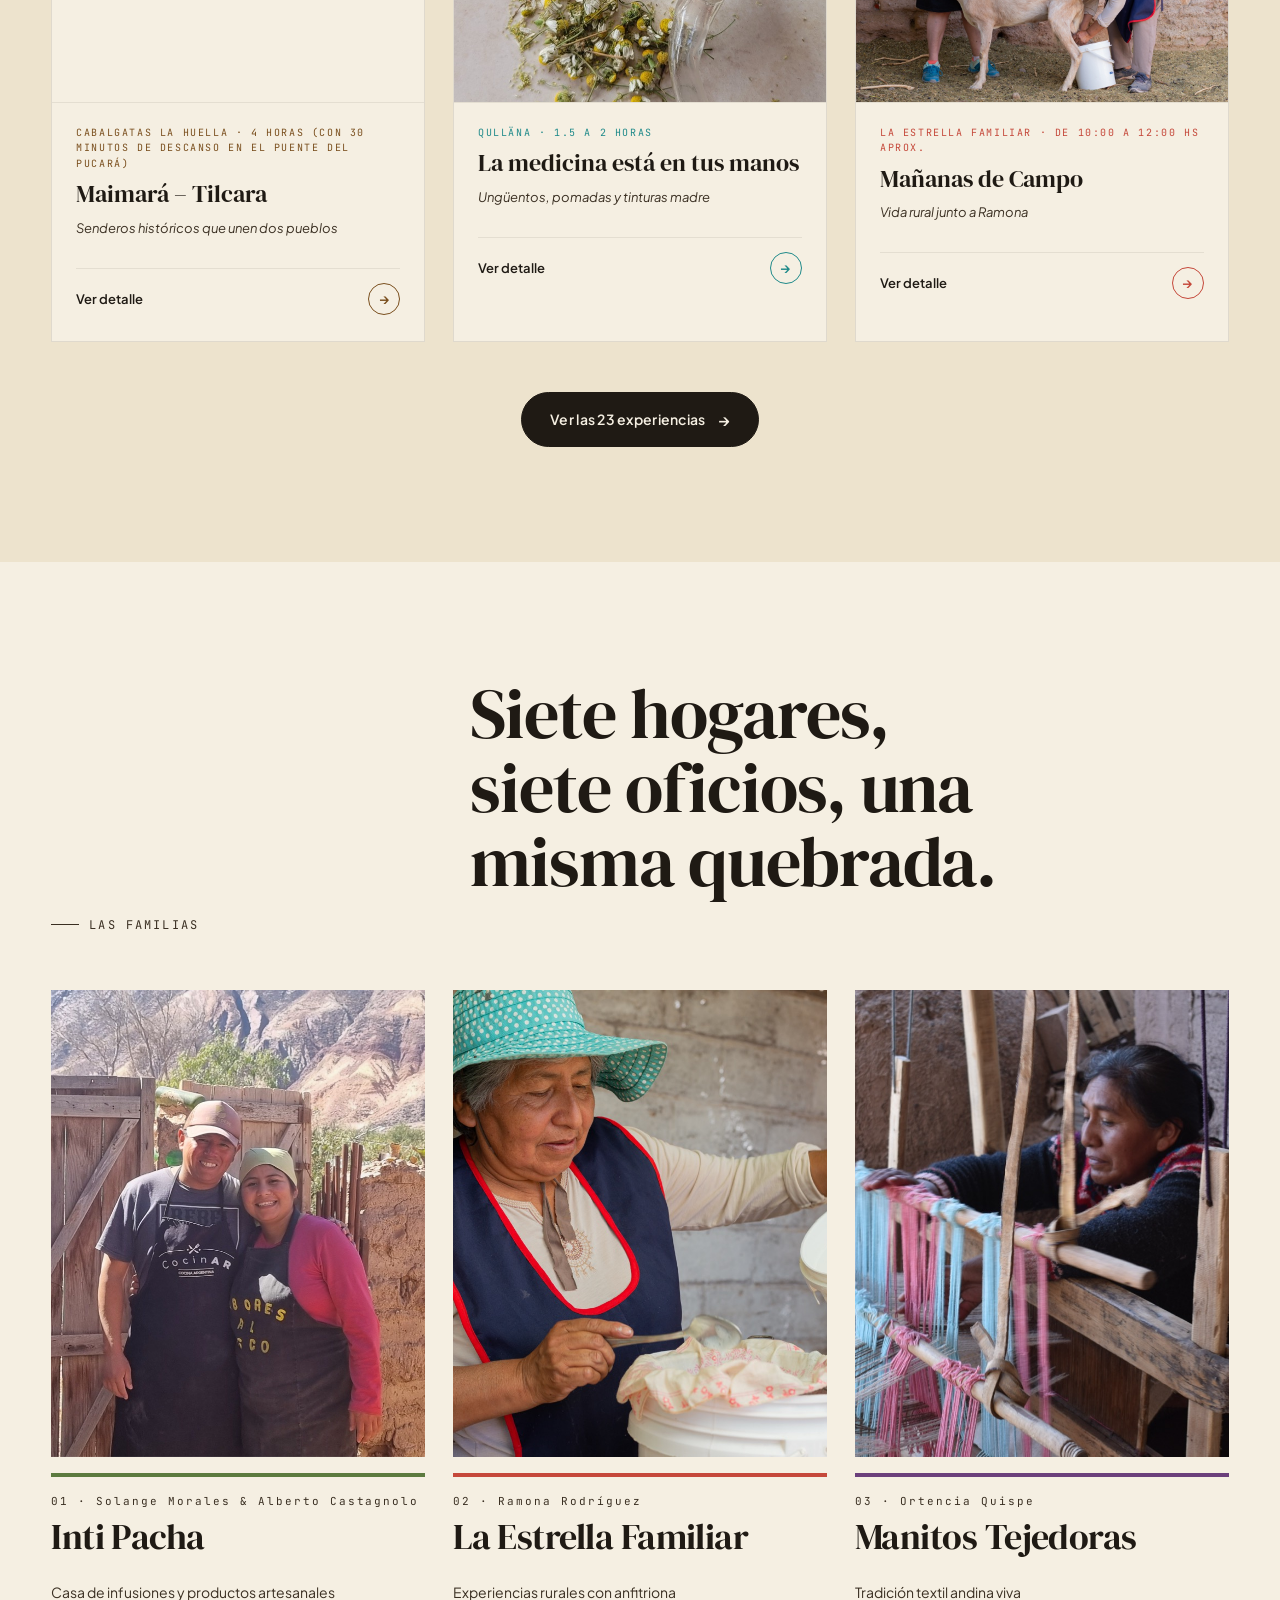
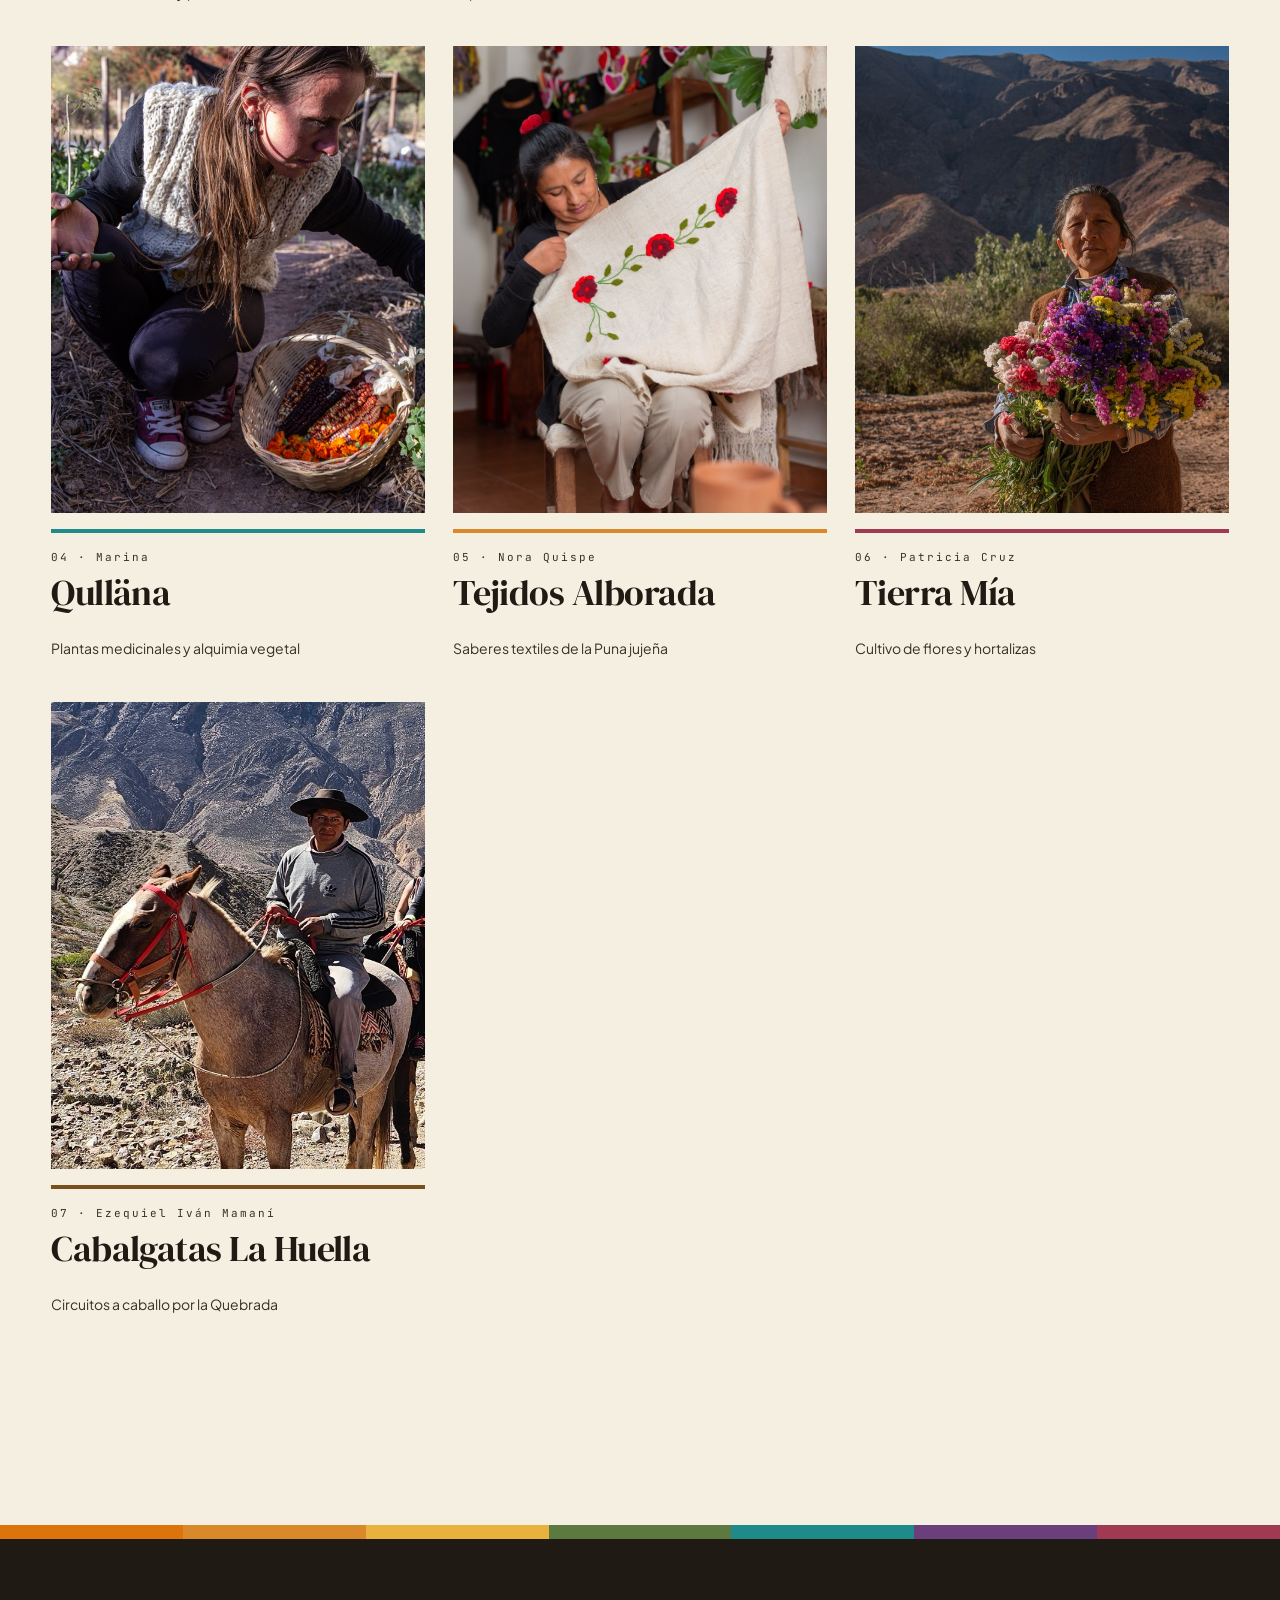
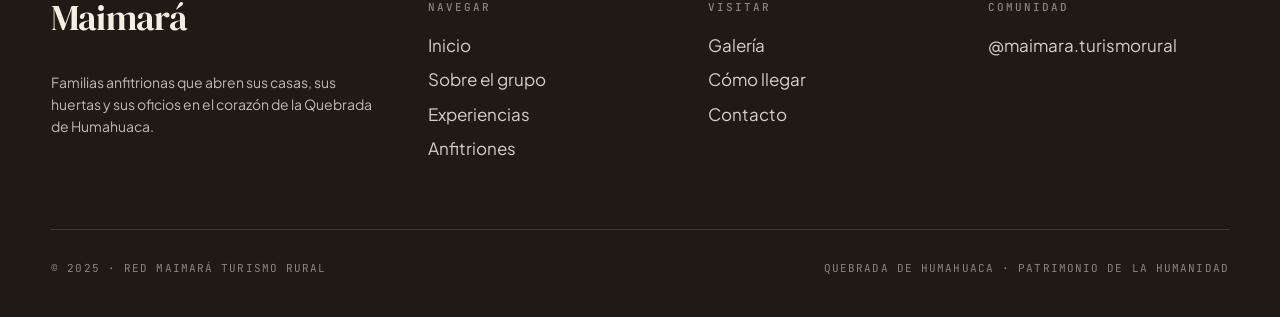
==== commit 32a9071c: "feat: agregar cache busting con versión ?v=1.0 a CSS y JS Co-Authored-By: Claude Sonnet 4.6 <noreply" ====
--- a/index.html
+++ b/index.html
@@ -5,7 +5,7 @@
 <meta name="viewport" content="width=device-width, initial-scale=1.0">
 
 <!-- SEO básico -->
-<title>Turismo Rural Maimará · Experiencias en la Quebrada de Humahuaca</title>
+<title>Turismo Rural Maimará · Quebrada de Humahuaca</title>
 <meta name="description" content="Familias de Maimará, Jujuy, con experiencias rurales auténticas: cocina andina, tejidos ancestrales, plantas medicinales y vida de campo en la Quebrada de Humahuaca.">
 <link rel="canonical" href="https://turismoruralmaimara.com.ar/"> <!-- nosemgrep -->
 
@@ -27,19 +27,15 @@
 
 <!-- hreflang ES/EN -->
 <link rel="alternate" hreflang="es-AR" href="https://turismoruralmaimara.com.ar/"> <!-- nosemgrep -->
-<link rel="alternate" hreflang="en" href="https://turismoruralmaimara.com.ar/?lang=en"> <!-- nosemgrep -->
-<link rel="alternate" hreflang="x-default" href="https://turismoruralmaimara.com.ar/"> <!-- nosemgrep -->
 
 <!-- Favicon -->
 <link rel="icon" type="image/svg+xml" href="/favicon.svg">
 <link rel="icon" type="image/x-icon" href="/favicon.ico">
-<link rel="apple-touch-icon" sizes="180x180" href="/favicon.svg">
+<link rel="apple-touch-icon" sizes="180x180" href="/apple-touch-icon.png">
 <link rel="manifest" href="/site.webmanifest">
 <meta name="theme-color" content="#C5483A">
 
 <!-- Performance -->
-<link rel="dns-prefetch" href="//fonts.googleapis.com">
-<link rel="dns-prefetch" href="//fonts.gstatic.com">
 <link rel="preconnect" href="https://fonts.googleapis.com">
 <link rel="preconnect" href="https://fonts.gstatic.com" crossorigin>
 <link rel="preload" as="script" href="data.js">
@@ -48,21 +44,21 @@
 <link href="https://fonts.googleapis.com/css2?family=DM+Serif+Display:ital@0;1&family=Plus+Jakarta+Sans:wght@400;500;600;700&family=JetBrains+Mono:wght@400;500&display=swap" rel="stylesheet">
 
 <!-- Estilos -->
-<link rel="stylesheet" href="styles.css">
+<link rel="stylesheet" href="styles.css?v=1.0">
 
 <!-- SEO: Datos estructurados JSON-LD -->
-<script src="js/seo.js"></script>
+<script src="js/seo.js?v=1.0" defer></script>
 </head>
 <body>
 <div id="app"></div>
 
-<script src="data.js"></script>
-<script src="js/app.js"></script>
-<script src="js/components.js"></script>
-<script src="js/page-home.js"></script>
-<script src="js/page-about.js"></script>
-<script src="js/page-experiences.js"></script>
-<script src="js/page-hosts.js"></script>
-<script src="js/page-other.js"></script>
+<script src="data.js?v=1.0"></script>
+<script src="js/app.js?v=1.0"></script>
+<script src="js/components.js?v=1.0"></script>
+<script src="js/page-home.js?v=1.0"></script>
+<script src="js/page-about.js?v=1.0"></script>
+<script src="js/page-experiences.js?v=1.0"></script>
+<script src="js/page-hosts.js?v=1.0"></script>
+<script src="js/page-other.js?v=1.0"></script>
 </body>
 </html>
--- a/styles.css
+++ b/styles.css
@@ -49,7 +49,7 @@
 .mono { font-family: var(--font-mono); }
 .uppercase { text-transform: uppercase; letter-spacing: 0.14em; }
 
-h1, h2, h3 { font-family: var(--font-display); font-weight: 400; letter-spacing: -0.015em; line-height: 1.05; margin: 0; text-wrap: balance; }
+h1, h2, h3 { font-family: var(--font-display); font-weight: 400; letter-spacing: -0.015em; line-height: 1.05; margin: 0; text-wrap: balance; padding-bottom: 0.5em; }
 h1 { font-size: clamp(48px, 8vw, 116px); }
 h2 { font-size: clamp(36px, 5.5vw, 72px); }
 h3 { font-size: clamp(24px, 3vw, 36px); }
@@ -551,6 +551,26 @@
 .home-host-card { cursor: pointer; transition: transform 0.3s; }
 .home-host-card:hover { transform: translateY(-4px); }
 
+.home-intro-grid {
+  display: grid;
+  grid-template-columns: 1.4fr 1fr;
+  gap: 56px;
+}
+@media (max-width: 800px) {
+  .home-intro-grid {
+    grid-template-columns: 1fr;
+    gap: 32px;
+  }
+}
+
+.home-hosts-grid {
+  display: grid;
+  grid-template-columns: repeat(3, 1fr);
+  gap: 28px;
+}
+@media (max-width: 900px) { .home-hosts-grid { grid-template-columns: repeat(2, 1fr); } }
+@media (max-width: 560px) { .home-hosts-grid { grid-template-columns: 1fr; } }
+
 /* ===== Filters ===== */
 .filters {
   display: flex;
@@ -820,6 +840,34 @@
   margin-bottom: 14px;
 }
 
+/* about page grids */
+.about-intro-grid {
+  display: grid;
+  grid-template-columns: 1fr 1.4fr;
+  gap: 60px;
+}
+@media (max-width: 800px) {
+  .about-intro-grid {
+    grid-template-columns: 1fr;
+    gap: 32px;
+  }
+  .about-intro-grid .about-img { order: -1; }
+}
+
+.about-context-grid {
+  display: grid;
+  grid-template-columns: 1fr 1fr;
+  gap: 60px;
+  align-items: center;
+}
+@media (max-width: 800px) {
+  .about-context-grid {
+    grid-template-columns: 1fr;
+    gap: 32px;
+  }
+  .about-context-grid .about-img { order: 1; }
+}
+
 /* mosaic ticker */
 .ticker {
   overflow: hidden;
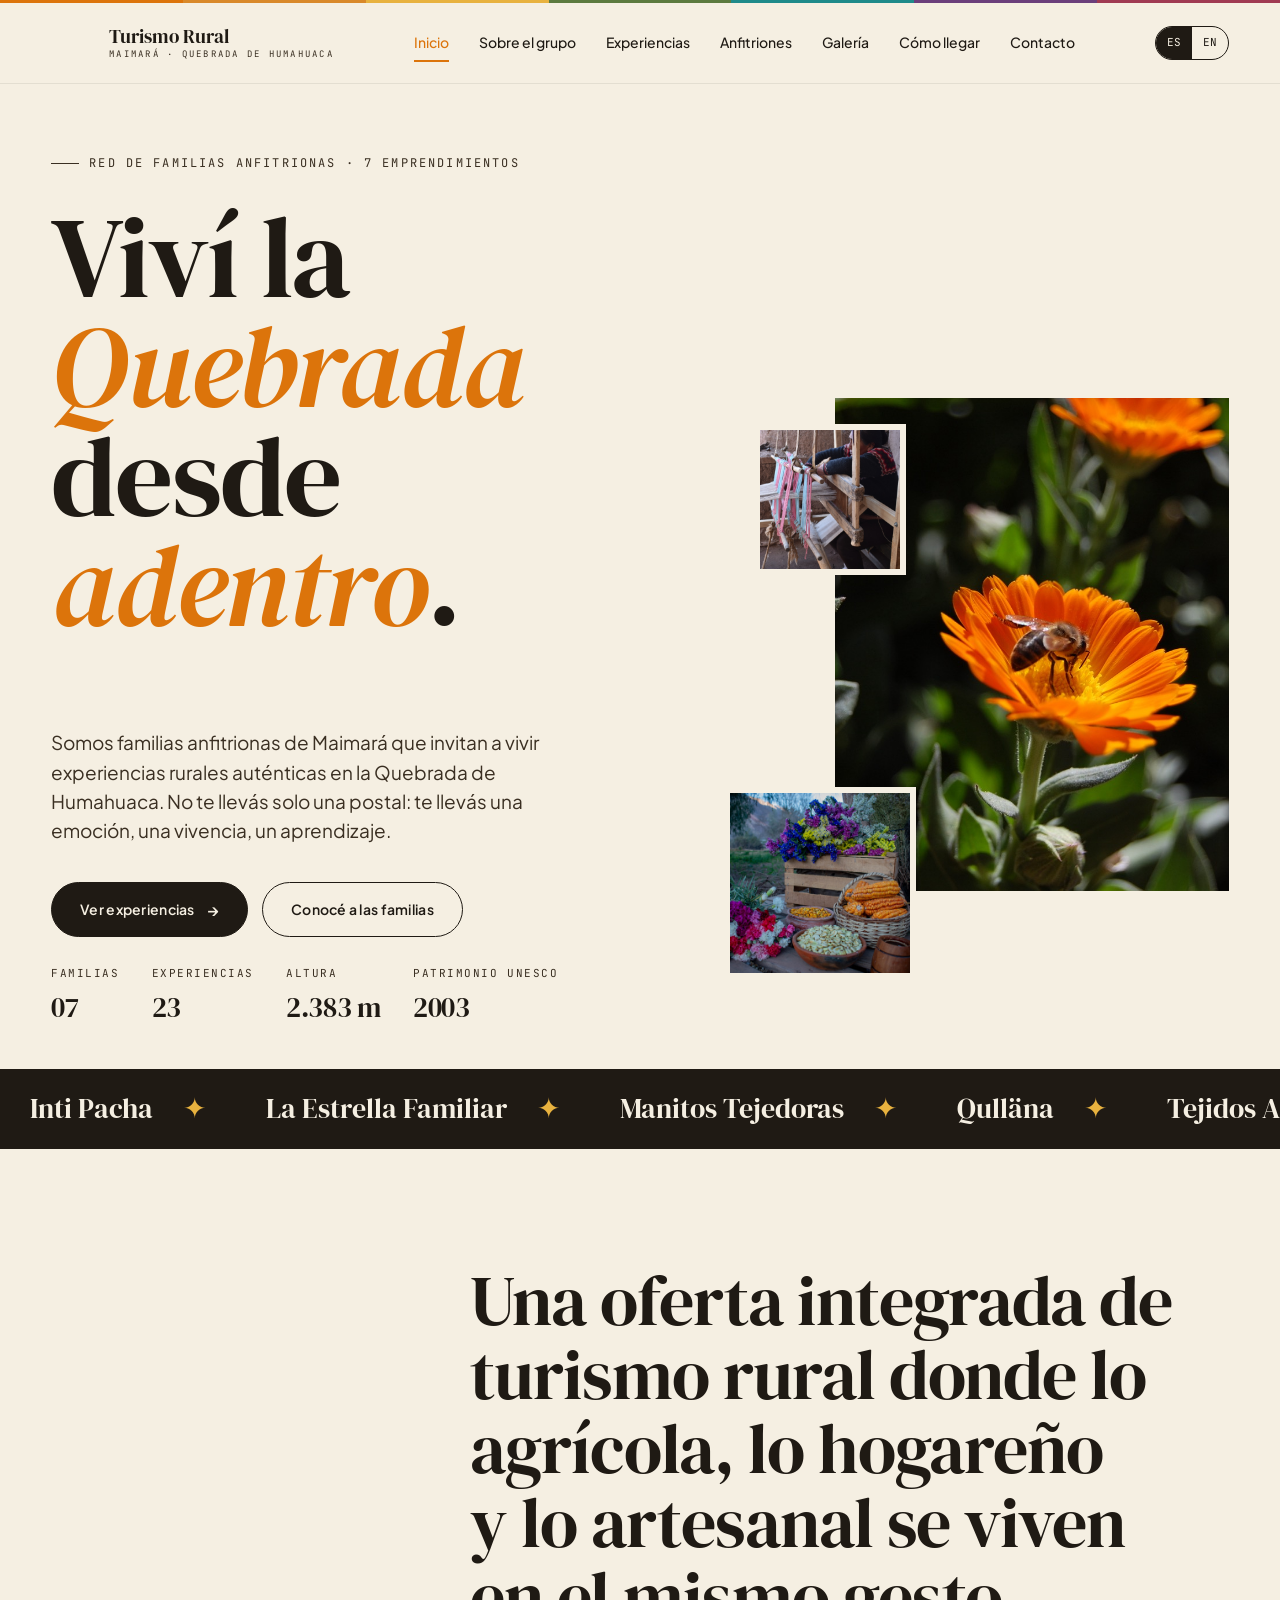
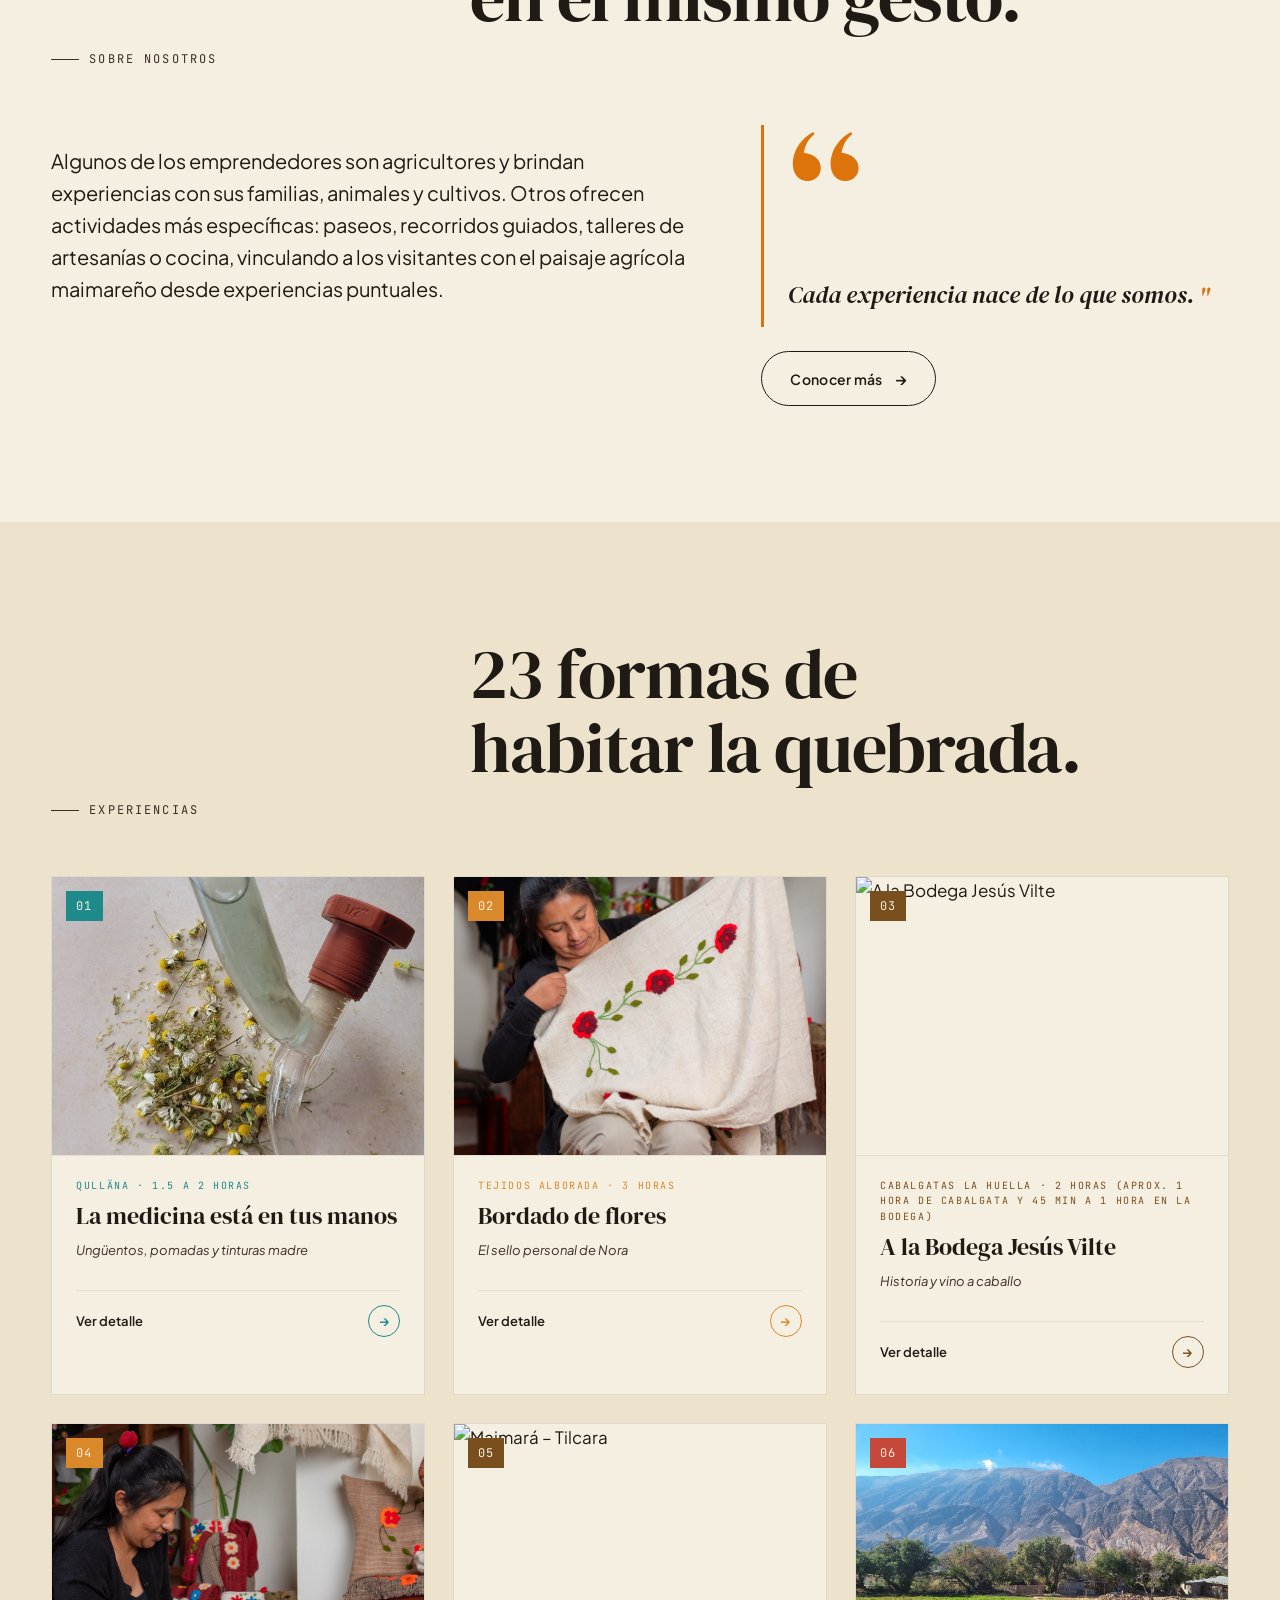
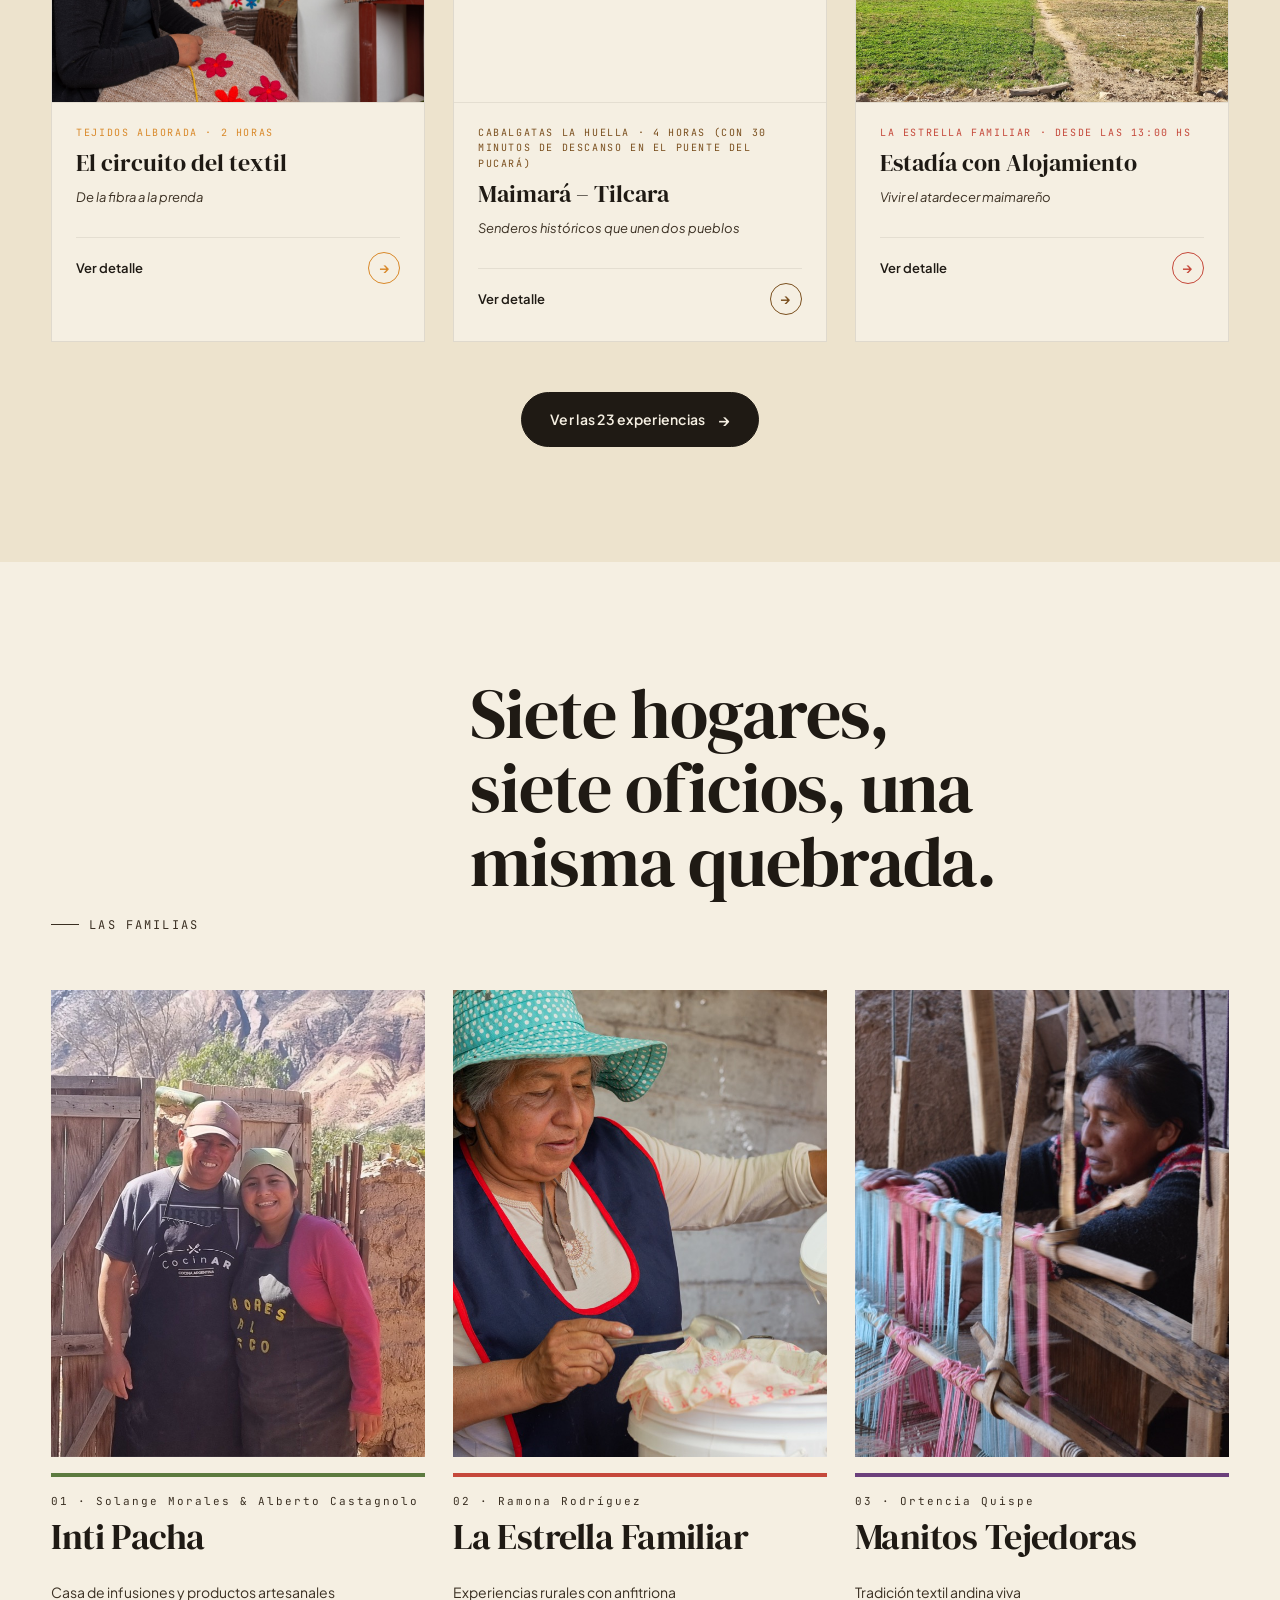
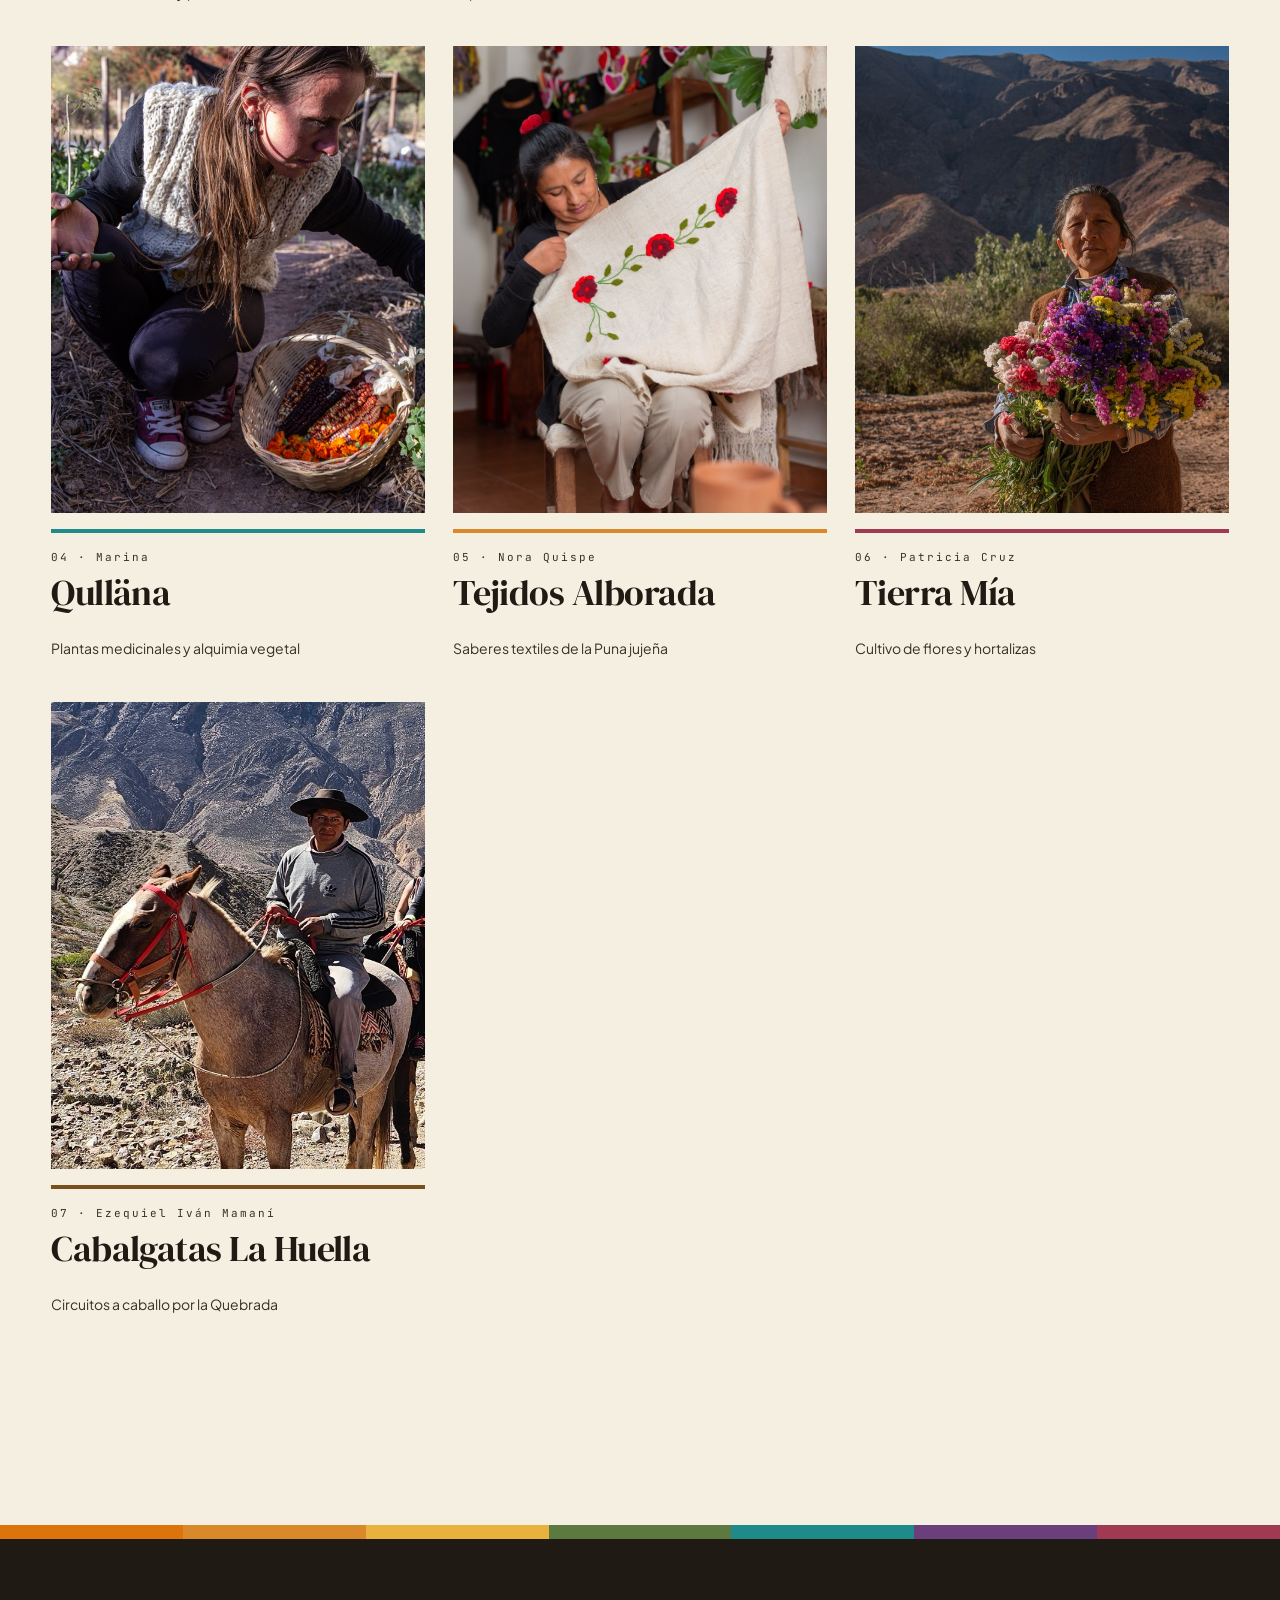
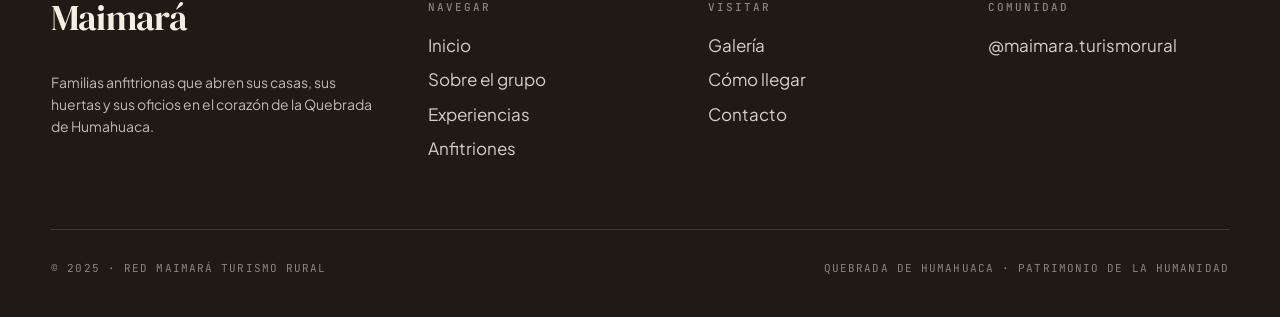
==== commit 49923031: "correcciones de textos" ====
--- a/index.html
+++ b/index.html
@@ -44,21 +44,21 @@
 <link href="https://fonts.googleapis.com/css2?family=DM+Serif+Display:ital@0;1&family=Plus+Jakarta+Sans:wght@400;500;600;700&family=JetBrains+Mono:wght@400;500&display=swap" rel="stylesheet">
 
 <!-- Estilos -->
-<link rel="stylesheet" href="styles.css?v=1.0">
+<link rel="stylesheet" href="styles.css?v=1.2">
 
 <!-- SEO: Datos estructurados JSON-LD -->
-<script src="js/seo.js?v=1.0" defer></script>
+<script src="js/seo.js?v=1.2" defer></script>
 </head>
 <body>
 <div id="app"></div>
 
-<script src="data.js?v=1.0"></script>
-<script src="js/app.js?v=1.0"></script>
-<script src="js/components.js?v=1.0"></script>
-<script src="js/page-home.js?v=1.0"></script>
-<script src="js/page-about.js?v=1.0"></script>
-<script src="js/page-experiences.js?v=1.0"></script>
-<script src="js/page-hosts.js?v=1.0"></script>
-<script src="js/page-other.js?v=1.0"></script>
+<script src="data.js?v=1.2"></script>
+<script src="js/app.js?v=1.2"></script>
+<script src="js/components.js?v=1.2"></script>
+<script src="js/page-home.js?v=1.2"></script>
+<script src="js/page-about.js?v=1.2"></script>
+<script src="js/page-experiences.js?v=1.2"></script>
+<script src="js/page-hosts.js?v=1.2"></script>
+<script src="js/page-other.js?v=1.2"></script>
 </body>
 </html>
